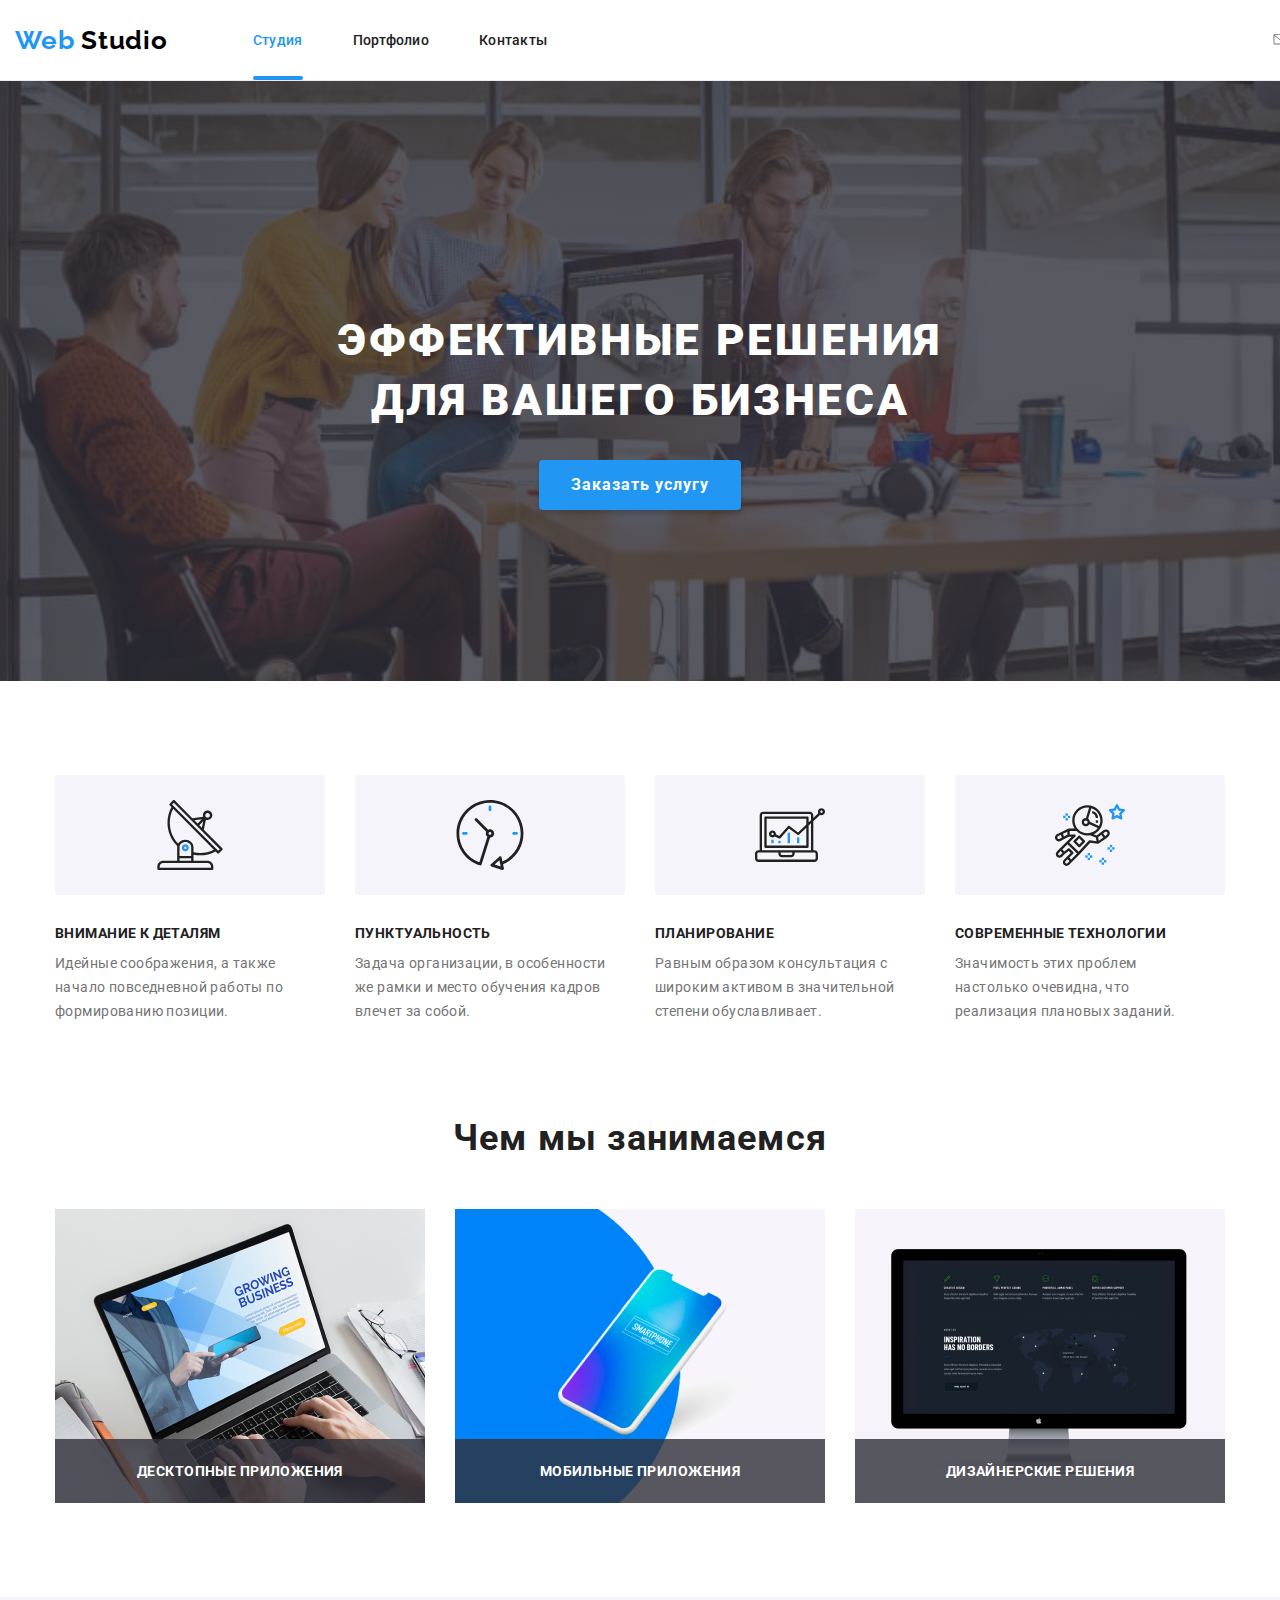
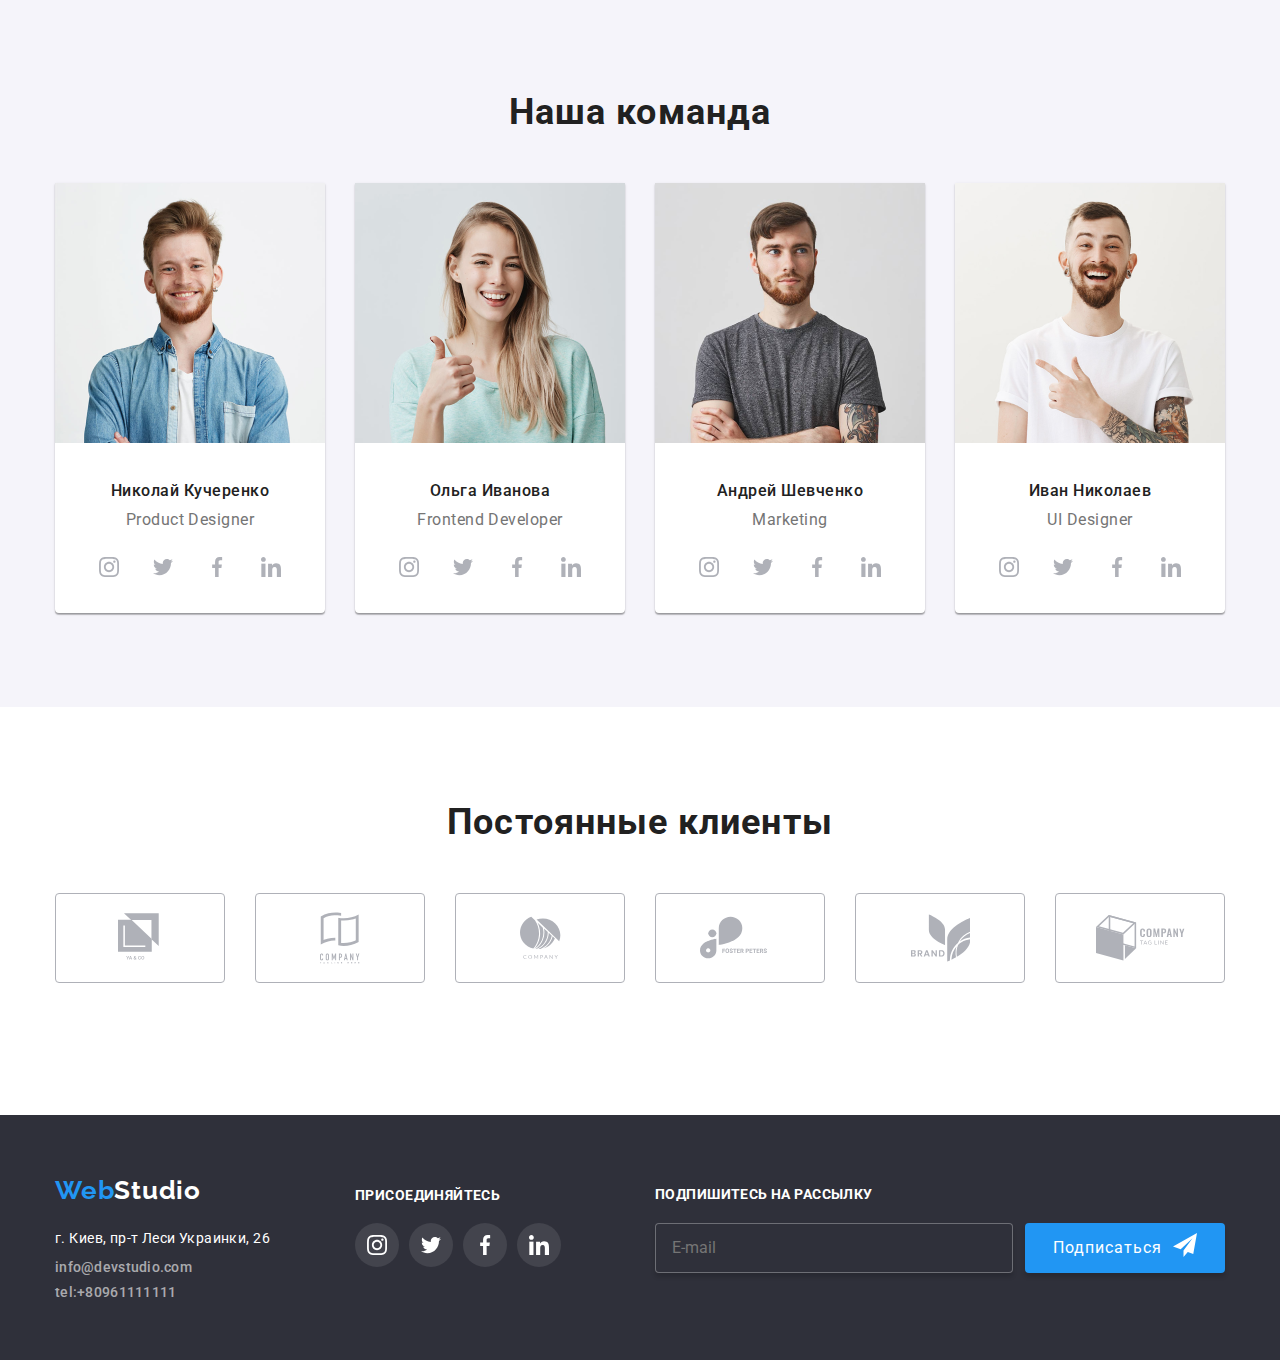
==== index.html @ 814c7ed8 "22" ====
<!DOCTYPE html>
<html lang="en">
<head>
    <meta charset="UTF-8">
    <meta name="viewport" content="width=device-width, initial-scale=1.0">
    <title>goit-markup-hw-2</title>
   

    <link href="https://fonts.googleapis.com/css2?family=Raleway:wght@700&family=Roboto:wght@400;500;700;900&display=swap" rel="stylesheet">

    <link rel="stylesheet" href="https://cdnjs.cloudflare.com/ajax/libs/modern-normalize/0.6.0/modern-normalize.min.css">
    <link rel="stylesheet" href="./css/main.min.css"> 
</head>
<body>
    <header> 
        <div class="container top-line" >
                <div class="">
                      <a href="#" class="logo">Web <span class="logo-header">Studio</span></a> 
                </div>
                    <ul class="nav-list list">
                        <li class="item"><a class="current_link" href="#">Студия</a> </li>
                        <li class="item"><a class="studia_link" href="portfolio.html">Портфолио</a> </li>
                        <li class="item"><a class="studia_link" href="#">Контакты</a> </li>
                    </ul>
                <address class="address-nav">
                    <ul class="address-nav list">
                        <li class="item">
                            <a class="contact-link"  href="mailto:info@devstudio.com ">
                                <svg class="icon-mail">
                                    <use href="./images/sprite.svg#icon-mail"></use>
                                </svg>
                                info@devstudio.com 
                            </a>
                        </li>
                        <li class="item">
                            <a class="contact-link" href="tel:+80961111111 ">
                                <svg class="icon-tel">
                                    <use href="./images/sprite.svg#icon-tel"></use>
                                </svg>
                                +80961111111 
                             </a> 
                        </li>
                    </ul>
                </address>
        </div>    
    </header> 
        
    <main>
        <section class="service">
            <div class="container-service">
                <h1 class="service-title">Эффективные решения <br>для вашего бизнеса</h1>

                <button data-modal-open type="button" class="service_button">Заказать услугу</button>
                
                </div>
            
        </section>
            <section class="features">
                <div class="container">
                    <ul class="features-navigation list">
                        <li class="item">
                            <div class="features-item">
                                <svg class="features-icon">
                                    <use href="./images/sprite.svg#icon-antenna-1"></use>

                                </svg>
                            </div>
                            <h3>Внимание к деталям</h3>
                            <p>Идейные соображения, а также начало повседневной работы по формированию позиции.</p>
                            
                        </li>
                        <li class="item ">
                            <div class="features-item">
                                <svg class="features-icon"> 
                                    <use href="./images/sprite.svg#icon-clock-1"></use>

                                </svg>
                            </div>
                            <h3>Пунктуальность</h3>
                            <p>Задача организации, в особенности же рамки и место обучения кадров влечет за собой.</p>
                        </li>
                        <li class="item">
                            <div class="features-item">
                                <svg class="features-icon">
                                    <use href="./images/sprite.svg#icon-diagram-1"></use> 

                                </svg>
                            </div>
                            <h3>Планирование</h3>
                            <p>Равным образом консультация с широким активом в значительной степени обуславливает.</p>
                            
                        </li>
                        <li class="item">
                            <div class="features-item">
                                <svg class="features-icon">
                                    <use href="./images/sprite.svg#icon-astronaut-1"></use>

                                </svg>
                            </div>
                            <h3>Современные технологии</h3>
                            <p>Значимость этих проблем настолько очевидна, что реализация плановых заданий.</p>
                        </li>
                    </ul>
                </div>
            </section>
           
             <section class="activity_company">
                <div class="container">
                    <h2 class="section-title">Чем мы занимаемся</h2>
                        <ul class="activity-nav list" >
                            <li class="activity-item item">
                                 <a href=""> <img class="activity-icon.png" src="./images/laptop.png" alt="laptop">
                                    <h3>Десктопные приложения </h3>
                                </a>
                            </li>
                            <li class="activity-item item"> 
                                <a href=""> <img src="./images/smart.png" alt="smartphone">
                                    <h3>Мобильные приложения</h3>
                                </a> 
                            </li>
                            <li class="activity-item item"> 
                                <a href=""> <img src="./images/monitor.png" alt="monitor">
                                    <h3>Дизайнерские решения</h3>
                                </a>
                            </li>
                        </ul>
                </div>    
             </section>
             <section class="our_team">
                <div class="container">
                    <h2 class="section-title">Наша команда</h2>
                    <ul class="our_team_workers list">
                        <li class="item item-worker"> 
                            <img src="./images/john.png" alt="John">
                            <h3>Николай Кучеренко</h3>
                            <p>Product Designer</p>
                                <ul class="list social-list">
                                    <li class="item">
                                        <a class="social-links" href="">
                                            <svg class="social-icon">
                                                <use href="./images/sprite.svg#icon-instagram"></use>
            
                                            </svg>
                                        </a>
                                    </li>
                                    <li class="item">
                                        <a class="social-links" href="">
                                            <svg class="social-icon">
                                                <use href="./images/sprite.svg#icon-twitter"></use>
            
                                            </svg>
                                        </a>
                                    </li>
                                    <li class="item">
                                        <a class="social-links" href="">
                                            <svg class="social-icon">
                                                <use href="./images/sprite.svg#icon-facebook"></use>
            
                                            </svg>
                                        </a>
                                    </li>
                                    <li class="item">
                                        <a class="social-links" href="">
                                            <svg class="social-icon">
                                                <use href="./images/sprite.svg#icon-linkedin"></use>
            
                                            </svg>
                                        </a>
                                    </li>
                                </ul>
                        </li>
                        <li class=" item item-worker">
                            <img src="./images/marta.png" alt="marta">
                            <h3>Ольга Иванова</h3>
                            <p>Frontend Developer</p>
                            <ul class="list social-list">
                                <li class="item">
                                    <a class="social-links" href="">
                                        <svg class="social-icon">
                                            <use href="./images/sprite.svg#icon-instagram"></use>
        
                                        </svg>
                                    </a>
                                </li>
                                <li class="item">
                                    <a class="social-links" href="">
                                        <svg class="social-icon">
                                            <use href="./images/sprite.svg#icon-twitter"></use>
        
                                        </svg>
                                    </a>
                                </li>
                                <li class="item">
                                    <a class="social-links" href="">
                                        <svg class="social-icon">
                                            <use href="./images/sprite.svg#icon-facebook"></use>
        
                                        </svg>
                                    </a>
                                </li>
                                <li class="item">
                                    <a class="social-links" href="">
                                        <svg class="social-icon">
                                            <use href="./images/sprite.svg#icon-linkedin"></use>
        
                                        </svg>
                                    </a>
                                </li>
                            </ul>
                        </li>
                        <li class="item item-worker">
                            <img src="./images/robert.png" alt="robert">
                            <h3>Андрей Шевченко</h3>
                            <p>Marketing</p>
                            <ul class="list social-list">
                                <li class="item">
                                    <a class="social-links" href="">
                                        <svg class="social-icon">
                                            <use href="./images/sprite.svg#icon-instagram"></use>
        
                                        </svg>
                                    </a>
                                </li>
                                <li class="item">
                                    <a class="social-links" href="">
                                        <svg class="social-icon">
                                            <use href="./images/sprite.svg#icon-twitter"></use>
        
                                        </svg>
                                    </a>
                                </li>
                                <li class="item">
                                    <a class="social-links" href="">
                                        <svg class="social-icon">
                                            <use href="./images/sprite.svg#icon-facebook"></use>
        
                                        </svg>
                                    </a>
                                </li>
                                <li class="item">
                                    <a class="social-links" href="">
                                        <svg class="social-icon">
                                            <use href="./images/sprite.svg#icon-linkedin"></use>
        
                                        </svg>
                                    </a>
                                </li>
                            </ul>
                        </li>
                        <li class="item item-worker">
                            <img src="./images/martin.png" alt="martin">
                            <h3>Иван Николаев</h3>
                            <p>UI Designer</p>
                            <ul class="list social-list">
                                <li class="item">
                                    <a class="social-links" href="">
                                        <svg class="social-icon">
                                            <use href="./images/sprite.svg#icon-instagram"></use>
        
                                        </svg>
                                    </a>
                                </li>
                                <li class="item">
                                    <a class="social-links" href="">
                                        <svg class="social-icon">
                                            <use href="./images/sprite.svg#icon-twitter"></use>
        
                                        </svg>
                                    </a>
                                </li>
                                <li class="item">
                                    <a class="social-links" href="">
                                        <svg class="social-icon">
                                            <use href="./images/sprite.svg#icon-facebook"></use>
        
                                        </svg>
                                    </a>
                                </li>
                                <li class="item">
                                    <a class="social-links" href="">
                                        <svg class="social-icon">
                                            <use href="./images/sprite.svg#icon-linkedin"></use>
        
                                        </svg>
                                    </a>
                                </li>
                            </ul>
                    </li>
                    
                    </ul>
                </div>    
             </section>
            <section class="our_clients">
                <div class="container">
                    <h2 class="section-title">Постоянные клиенты</h2>
                    <ul class="our_clients_nav list">
                        <li class="item item-client"> 
                            <a class="client-link" href="">
                                <svg class="client-icon" width="45" >
                                    <use href="./images/sprite.svg#icon-logo-1"></use>

                                </svg>
                            </a>  
                        </li>
                        <li class="item item-client"> 
                            <a class="client-link" href="">
                                <svg class="client-icon" width="40">
                                    <use href="./images/sprite.svg#icon-logo-2"></use>

                                </svg>
                            </a>  
                        </li>
                        <li class="item item-client"> 
                            <a class="client-link" href="">
                                <svg class="client-icon" width="41">
                                    <use href="./images/sprite.svg#icon-logo-3"></use>

                                </svg>
                            </a> 
                        </li>
                        <li class="item item-client"> 
                            <a class="client-link" href="">
                                <svg class="client-icon" width="80">
                                    <use href="./images/sprite.svg#icon-logo-4"></use>

                                </svg>
                            </a>  
                        </li>
                        <li class="item item-client"> 
                            <a class="client-link" href="">
                                <svg class="client-icon" width="59">
                                    <use href="./images/sprite.svg#icon-logo-5"></use>

                                </svg>
                            </a>  
                        </li>
                        <li class="item item-client"> 
                            <a class="client-link" href="">
                                <svg class="client-icon" width="89">
                                    <use href="./images/sprite.svg#icon-logo-6"></use>

                                </svg>
                            </a>  
                        </li>
                    </ul>
                </div>
            </section>
        
     </main>
     <footer class="footer_studio"> 
        <div class="container container-flex">
            <div class="contacts_footer">
            <div class="logo-studio-footer">
                <a href="#" class="logo">Web<span class="logo-footer">Studio</span> </a> 
             </div>
                <address>
                    <ul class="address_footer">
                        <li class="item"> <p>г. Киев, пр-т Леси Украинки, 26</p></li>
                        <li class="item"> <a class="contacts_link_footer contact-link" href="mailto:info@devstudio.com ">info@devstudio.com </a></li>
                        <li class="item"> <a class="contacts_link_footer contact-link" href="tel:+80961111111 ">tel:+80961111111  </a> </li>
                    </ul>
                </address>
            </div>
        <div class="footer_social_network "> 
            <p>присоединяйтесь</p>
            <ul class="list footer-social-list">
                <li class="item">
                    <a class="footer-social-links" href="">
                        <svg class="social-icon">
                            <use href="./images/sprite.svg#icon-instagram"></use>

                        </svg>
                    </a>
                </li>
                <li class="item">
                    <a class="footer-social-links" href="">
                        <svg class="social-icon">
                            <use href="./images/sprite.svg#icon-twitter"></use>

                        </svg>
                    </a>
                </li>
                <li class="item">
                    <a class="footer-social-links" href="">
                        <svg class="social-icon">
                            <use href="./images/sprite.svg#icon-facebook"></use>

                        </svg>
                    </a>
                </li>
                <li class="item">
                    <a class="footer-social-links" href="">
                        <svg class="social-icon">
                            <use href="./images/sprite.svg#icon-linkedin"></use>

                        </svg>
                    </a>
                </li>
            </ul>
         </div>
         <form class="form-subscribe">
                <div class="container-field">
                    <b>Подпишитесь на рассылку</b>
                    <input type="email" name="mail" class="subscribe-input" placeholder="E-mail">
                </div>
                <button class="button-subscribe" >Подписаться <svg width="24" height="24"><use href="./images/sprite.svg#icon-icon_send"></use></svg></button>
          </form>   
          
        </div>
       
     </footer>

     <div class="backdrop is-hidden" data-modal>
        <div class="modal">
            
                <form class="form">
                    <button data-modal-close type="button" class="service_button_close">
                        <svg class="icon-close">
                            <use href="./images/sprite.svg#icon-close"></use>
                        </svg>
                    </button>

                    <b class="title-form">Оставьте свои данные, мы вам перезвоним</b>

                    <div class="form-field">
                    
                        <input type="text" name="name" id="name" class="form-input" placeholder=" ">
                        <label for="name" class="form-label">Имя</label>
                        <svg class="icon-form" width="12" height="12">
                            <use href="./images/sprite.svg#icon-name-form"></use>
                        </svg>
                    </div>
                    <div class="form-field">
                        <input type="tel" name="tel" id="tel" class="form-input" placeholder=" ">
                        <label for="tel" class="form-label">Телефон</label>
                        <svg class="icon-form" width="13" height="13">
                            <use href="./images/sprite.svg#icon-tel-form"></use>
                        </svg>
                    </div>
                    <div class="form-field">
                        <input type="email" name="mail" id="mail" class="form-input" placeholder=" ">
                        <label for="mail" class="form-label">Почта</label>
                        <svg class="icon-form" width="15" height="12">
                            <use href="./images/sprite.svg#icon-mail-form"></use>
                        </svg>
                    </div>
                    <div class="form-field-comment">
                       
                        <textarea name="comment" id="comment"  class="form-textarea" placeholder=" "></textarea>  
                        <label for="comment" class="form-label-textarea">Комментарий</label>
                    </div>

                    <div class="form-field-checkbox">
                        <input type="checkbox" id="agreements" name="agreements" class="checkbox-input">

                        <label for="agreements" class="checkbox-label">
                            <span class="form-agreements"> Соглашаюсь с рассылкой и принимаю 
                                <a href="">Условия договора </a>
                            </span>   
                        </label>
                    </div>  
                    <div class="modal-submit">
                        <button type="submit" class="button-modal-submit">Отправить</button>
                    </div>
                </form>
        </div>  
                   
                       

                

            
        </div>
     <script src="./js/modal.js"></script>
</body>
</html>
---- css/main.min.css ----
*{-webkit-box-sizing:border-box;box-sizing:border-box;margin:0px;padding:0px}li{list-style:none}a{text-decoration:none}/*! normalize.css v8.0.1 | MIT License | github.com/necolas/normalize.css */html{line-height:1.15;-webkit-text-size-adjust:100%}body{margin:0}main{display:block}h1{font-size:2em;margin:0.67em 0}hr{-webkit-box-sizing:content-box;box-sizing:content-box;height:0;overflow:visible}pre{font-family:monospace, monospace;font-size:1em}a{background-color:transparent}abbr[title]{border-bottom:none;text-decoration:underline;-webkit-text-decoration:underline dotted;text-decoration:underline dotted}b,strong{font-weight:bolder}code,kbd,samp{font-family:monospace, monospace;font-size:1em}small{font-size:80%}sub,sup{font-size:75%;line-height:0;position:relative;vertical-align:baseline}sub{bottom:-0.25em}sup{top:-0.5em}img{border-style:none}button,input,optgroup,select,textarea{font-family:inherit;font-size:100%;line-height:1.15;margin:0}button,input{overflow:visible}button,select{text-transform:none}button,[type="button"],[type="reset"],[type="submit"]{-webkit-appearance:button}button::-moz-focus-inner,[type="button"]::-moz-focus-inner,[type="reset"]::-moz-focus-inner,[type="submit"]::-moz-focus-inner{border-style:none;padding:0}button:-moz-focusring,[type="button"]:-moz-focusring,[type="reset"]:-moz-focusring,[type="submit"]:-moz-focusring{outline:1px dotted ButtonText}fieldset{padding:0.35em 0.75em 0.625em}legend{-webkit-box-sizing:border-box;box-sizing:border-box;color:inherit;display:table;max-width:100%;padding:0;white-space:normal}progress{vertical-align:baseline}textarea{overflow:auto}[type="checkbox"],[type="radio"]{-webkit-box-sizing:border-box;box-sizing:border-box;padding:0}[type="number"]::-webkit-inner-spin-button,[type="number"]::-webkit-outer-spin-button{height:auto}[type="search"]{-webkit-appearance:textfield;outline-offset:-2px}[type="search"]::-webkit-search-decoration{-webkit-appearance:none}::-webkit-file-upload-button{-webkit-appearance:button;font:inherit}details{display:block}summary{display:list-item}template{display:none}[hidden]{display:none}body{font-family:Roboto, sans-serif;font-size:14px;line-height:1.71;letter-spacing:0.03em;font-weight:400}.container{margin-left:auto;margin-right:auto;width:1200px;padding-left:15px;padding-right:15px}.section-title{margin-bottom:50px;text-align:center;font-weight:700;font-size:36px;line-height:42px;letter-spacing:0.03em;color:#212121}.logo{display:block;color:#2196F3;font-family:"Raleway",sans-serif;font-weight:700;font-size:26px;line-height:31px;letter-spacing:0.03em}.logo .logo-header{color:#000}.logo .logo-footer{color:#fff}.top-line{display:-webkit-box;display:-ms-flexbox;display:flex;-webkit-box-align:center;-ms-flex-align:center;align-items:center;width:1600px;border-bottom:1px solid #ECECEC}.nav-list{margin-left:85px;display:-webkit-box;display:-ms-flexbox;display:flex}.nav-list .item+.item{margin-left:50px}.address-nav{display:-webkit-box;display:-ms-flexbox;display:flex;margin-left:auto}.address-nav .item+.item{margin-left:30px}.studia_link{padding-top:32px;padding-bottom:32px;display:inline-block;font-weight:500;font-size:14px;line-height:16px;letter-spacing:0.02em;color:#212121;-webkit-transition:color 250ms cubic-bezier(0.4, 0, 0.2, 1);transition:color 250ms cubic-bezier(0.4, 0, 0.2, 1)}.studia_link:focus,.studia_link:hover{color:#2196F3}.current_link{position:relative;display:inline-block;color:#2196F3;padding-top:32px;padding-bottom:32px;font-weight:500;font-size:14px;line-height:16px;letter-spacing:0.02em}.current_link::after{content:'';position:absolute;left:0;width:100%;background-color:#2196F3;border-radius:2px;height:4px;bottom:0px}.contact-link{display:-webkit-box;display:-ms-flexbox;display:flex;-webkit-box-align:center;-ms-flex-align:center;align-items:center;font-style:normal;font-weight:500;font-size:14px;line-height:16px;letter-spacing:0.02em;color:#757575;-webkit-transition:color 250ms cubic-bezier(0.4, 0, 0.2, 1);transition:color 250ms cubic-bezier(0.4, 0, 0.2, 1)}.contact-link:focus,.contact-link:hover{color:#2196F3}.icon-mail{margin-right:10px;width:16px;height:11.2px;fill:currentColor}.icon-tel{margin-right:10px;width:10px;height:15px;fill:currentColor}.service{max-width:1600px;text-align:center;height:600px;margin-left:auto;margin-right:auto;background-image:-webkit-gradient(linear, left top, right top, from(rgba(47,48,58,0.8)), to(rgba(47,48,58,0.8))),url("../images/serv.jpg");background-image:linear-gradient(to right, rgba(47,48,58,0.8), rgba(47,48,58,0.8)),url("../images/serv.jpg");background-repeat:no-repeat;background-size:cover;background-position:center;background-color:rgba(47,48,58,0.8)}.container-service{padding-top:200px;padding-bottom:200px}.service-title{font-weight:900;font-size:44px;line-height:60px;letter-spacing:0.06em;text-transform:uppercase;color:#FFFFFF;margin-bottom:30px}.service_button{border:0px;padding:10px 32px 10px 32px;display:inline-block;background:#2196F3;-webkit-box-shadow:0px 4px 4px rgba(0,0,0,0.15);box-shadow:0px 4px 4px rgba(0,0,0,0.15);border-radius:4px;font-weight:bold;font-size:16px;line-height:30px;-webkit-box-align:center;-ms-flex-align:center;align-items:center;letter-spacing:0.06em;color:#fff;cursor:pointer}.backdrop{position:fixed;top:0;left:0;background-color:rgba(33,33,33,0.2);height:100%;width:100%;z-index:1;opacity:1;-webkit-transition:opacity 250ms cubic-bezier(0.4, 0, 0.2, 1);transition:opacity 250ms cubic-bezier(0.4, 0, 0.2, 1)}.backdrop.is-hidden{visibility:hidden;opacity:0;pointer-events:none}.modal{position:absolute;top:50%;left:50%;-webkit-transform:translate(-50%, -50%);transform:translate(-50%, -50%);height:609px;width:450px;background-color:#fff}.form{width:370px;margin-left:auto;margin-right:auto;padding-top:40px}.form-field{position:relative;height:40px;display:-webkit-box;display:-ms-flexbox;display:flex;-webkit-box-orient:vertical;-webkit-box-direction:normal;-ms-flex-direction:column;flex-direction:column;margin-bottom:28px}.form-field-comment{position:relative;display:-webkit-box;display:-ms-flexbox;display:flex;-webkit-box-orient:vertical;-webkit-box-direction:normal;-ms-flex-direction:column;flex-direction:column;margin-bottom:20px}.form-textarea{padding:12px 19px;height:120px;width:100%;margin:0;resize:none;border:1px solid rgba(33,33,33,0.2);border-radius:4px;-webkit-transition:border 250ms cubic-bezier(0.4, 0, 0.2, 1);transition:border 250ms cubic-bezier(0.4, 0, 0.2, 1)}.form-textarea:focus{outline-color:#2196F3;cursor:pointer}.form-label-textarea{position:absolute;top:16px;left:16px;-webkit-transform:translateY(-50%);transform:translateY(-50%);font-size:14px;line-height:16px;letter-spacing:0.01em;color:#757575;-webkit-transition:color 250ms cubic-bezier(0.4, 0, 0.2, 1),-webkit-transform 250ms linear;transition:color 250ms cubic-bezier(0.4, 0, 0.2, 1),-webkit-transform 250ms linear;transition:transform 250ms linear,color 250ms cubic-bezier(0.4, 0, 0.2, 1);transition:transform 250ms linear,color 250ms cubic-bezier(0.4, 0, 0.2, 1),-webkit-transform 250ms linear}.form-textarea:focus+.form-label-textarea,.form-textarea:not(:placeholder-shown)+.form-label-textarea{color:#2196F3;-webkit-transform:translateY(-34px);transform:translateY(-34px);left:19px}.title-form{display:inline-block;font-weight:700;font-size:20px;line-height:23px;text-align:center;letter-spacing:0.03em;color:#212121;margin-bottom:30px}.service_button_close{display:-webkit-box;display:-ms-flexbox;display:flex;-webkit-box-pack:center;-ms-flex-pack:center;justify-content:center;-webkit-box-align:center;-ms-flex-align:center;align-items:center;position:absolute;top:8px;right:8px;width:30px;height:30px;background:#fff;border:1px solid rgba(0,0,0,0.1);border-radius:100%;cursor:pointer;-webkit-transition:color 250ms cubic-bezier(0.4, 0, 0.2, 1);transition:color 250ms cubic-bezier(0.4, 0, 0.2, 1)}.service_button_close:focus,.service_button_close:hover{color:#2196F3}.service_button_close .icon-close{width:11px;height:11px;fill:currentColor}.service_button_close .form-label{position:absolute;top:50%;left:42px;-webkit-transform:translateY(-50%);transform:translateY(-50%);font-size:14px;line-height:16px;letter-spacing:0.01em;color:#757575;-webkit-transition:color 250ms cubic-bezier(0.4, 0, 0.2, 1),-webkit-transform 250ms linear;transition:color 250ms cubic-bezier(0.4, 0, 0.2, 1),-webkit-transform 250ms linear;transition:transform 250ms linear,color 250ms cubic-bezier(0.4, 0, 0.2, 1);transition:transform 250ms linear,color 250ms cubic-bezier(0.4, 0, 0.2, 1),-webkit-transform 250ms linear}.service_button_close .form-input{padding:12px 42px;height:40px;width:100%;margin:0;border:1px solid rgba(33,33,33,0.2);border-radius:4px;-webkit-transition:border 250ms cubic-bezier(0.4, 0, 0.2, 1);transition:border 250ms cubic-bezier(0.4, 0, 0.2, 1)}.service_button_close .form-input:focus{outline-color:#2196F3;cursor:pointer}.service_button_close .form-input:focus:focus ~ .icon-form{fill:#2196F3}.service_button_close .form-input:focus+.form-label,.service_button_close .form-input:not(:placeholder-shown)+.form-label{color:#2196F3;-webkit-transform:translateY(-39px);transform:translateY(-39px);left:19px}.service_button_close .icon-form{position:absolute;top:50%;left:19px;-webkit-transform:translateY(-50%);transform:translateY(-50%)}.service_button_close .form-agreements{font-size:12px;line-height:14px;letter-spacing:0.03em;color:#757575;margin-left:23px}.service_button_close .form-agreements a{color:#2196F3;margin-left:3px}.service_button_close .form-field-checkbox{display:-webkit-inline-box;display:-ms-inline-flexbox;display:inline-flex;-webkit-box-align:center;-ms-flex-align:center;align-items:center;position:relative}.service_button_close .checkbox-label{display:-webkit-box;display:-ms-flexbox;display:flex;-webkit-box-align:center;-ms-flex-align:center;align-items:center}.service_button_close .checkbox-label::before{content:"";display:-webkit-box;display:-ms-flexbox;display:flex;position:absolute;width:16px;height:15px;border:2px solid #212121;border-radius:2px;-webkit-transition:250ms cubic-bezier(0.4, 0, 0.2, 1);transition:250ms cubic-bezier(0.4, 0, 0.2, 1)}.service_button_close .checkbox-input:checked+.checkbox-label::before{border-color:#2196F3;background-color:#2196F3;background-image:url(../images/icon-check.svg);background-repeat:no-repeat;background-position:center;background-size:contain;background-origin:border-box}.service_button_close .checkbox-input{position:absolute;-webkit-appearance:none;-moz-appearance:none;appearance:none}.service_button_close .button-modal-submit{width:200px;height:50px;border:none;font-weight:700;font-size:16px;line-height:1.87;text-align:center;letter-spacing:0.06em;color:#fff;background:#2196F3;-webkit-box-shadow:0px 4px 4px rgba(0,0,0,0.15);box-shadow:0px 4px 4px rgba(0,0,0,0.15);border-radius:4px;cursor:pointer}.service_button_close .modal-submit{display:-webkit-box;display:-ms-flexbox;display:flex;-webkit-box-align:center;-ms-flex-align:center;align-items:center;-webkit-box-pack:center;-ms-flex-pack:center;justify-content:center;padding-top:31px}.features{padding-top:94px}.features-navigation{display:-webkit-box;display:-ms-flexbox;display:flex;margin-bottom:94px}.features-navigation .item+.item{margin-left:30px}.features-navigation h3{padding-top:30px;margin-bottom:10px;font-weight:700;font-size:14px;line-height:16px;letter-spacing:0.03em;text-transform:uppercase;color:#212121}.features-navigation p{font-size:14px;line-height:24px;letter-spacing:0.03em;color:#757575;max-width:255px}.features-item{display:-webkit-inline-box;display:-ms-inline-flexbox;display:inline-flex;-webkit-box-pack:center;-ms-flex-pack:center;justify-content:center;width:270px;height:120px;background-color:#F5F4FA;border-radius:4px;-webkit-box-align:center;-ms-flex-align:center;align-items:center}.features-icon{width:70px;height:70px}.activity_company{padding-bottom:94px}.activity-item{width:370px;position:relative}.activity-nav{display:-webkit-box;display:-ms-flexbox;display:flex}.activity-nav .item+.item{margin-left:30px}.activity-nav a{text-transform:uppercase}.activity-nav h3{position:absolute;bottom:0;width:100%;padding:24px 15px;text-align:center;font-weight:700;font-size:14px;line-height:16px;letter-spacing:0.03em;background:rgba(47,48,58,0.8);color:#fff}.activity-nav img{display:block;max-width:100%;height:100%}.our_team{padding-top:94px;padding-bottom:94px;background:#F5F4FA;margin-left:auto;margin-right:auto}.our_team h3{padding-top:30px;margin-bottom:10px;font-weight:500;font-size:16px;line-height:19px;text-align:center;letter-spacing:0.03em;color:#212121}.our_team p{padding-bottom:16px;font-size:16px;line-height:19px;text-align:center;letter-spacing:0.03em;color:#757575}.our_team_workers{display:-webkit-box;display:-ms-flexbox;display:flex}.our_team_workers .item+.item{margin-left:30px}.item-worker{display:block;width:270px;background:#fff;-webkit-box-shadow:0px 2px 1px rgba(0,0,0,0.2),0px 1px 1px rgba(0,0,0,0.14),0px 1px 3px rgba(0,0,0,0.12);box-shadow:0px 2px 1px rgba(0,0,0,0.2),0px 1px 1px rgba(0,0,0,0.14),0px 1px 3px rgba(0,0,0,0.12);border-radius:0px 0px 4px 4px}.social-list{display:-webkit-box;display:-ms-flexbox;display:flex;padding-left:32px;padding-bottom:24px}.social-list .item+.item{margin-left:10px}.social-links{display:-webkit-inline-box;display:-ms-inline-flexbox;display:inline-flex;-webkit-box-pack:center;-ms-flex-pack:center;justify-content:center;-webkit-box-align:center;-ms-flex-align:center;align-items:center;width:44px;height:44px;border-radius:50%;background-color:#fff;color:#afb1b8;-webkit-transition:background-color 250ms cubic-bezier(0.4, 0, 0.2, 1) color 250ms cubic-bezier(0.4, 0, 0.2, 1);transition:background-color 250ms cubic-bezier(0.4, 0, 0.2, 1) color 250ms cubic-bezier(0.4, 0, 0.2, 1)}.social-links:focus,.social-links:hover{color:#fff;background-color:#2196F3}.footer-social-links{display:-webkit-inline-box;display:-ms-inline-flexbox;display:inline-flex;-webkit-box-pack:center;-ms-flex-pack:center;justify-content:center;-webkit-box-align:center;-ms-flex-align:center;align-items:center;width:44px;height:44px;border-radius:50%;color:#fff;background-color:#43444D;-webkit-transition:background-color 250ms cubic-bezier(0.4, 0, 0.2, 1),color 250ms cubic-bezier(0.4, 0, 0.2, 1);transition:background-color 250ms cubic-bezier(0.4, 0, 0.2, 1),color 250ms cubic-bezier(0.4, 0, 0.2, 1)}.footer-social-links .item+.item{margin-left:10px}.footer-social-links:focus,.footer-social-links:hover{color:#fff;background-color:#2196F3}.social-icon{width:20px;height:20px;fill:currentColor}.our_clients{padding-top:94px;padding-bottom:94px}.our_clients_nav{display:-webkit-box;display:-ms-flexbox;display:flex;-webkit-box-pack:center;-ms-flex-pack:center;justify-content:center}.our_clients_nav .item+.item{margin-left:30px}.client-link{display:-webkit-inline-box;display:-ms-inline-flexbox;display:inline-flex;-webkit-box-pack:center;-ms-flex-pack:center;justify-content:center;-webkit-box-align:center;-ms-flex-align:center;align-items:center;border:1px solid #AFB1B8;border-radius:4px;width:170px;height:90px;color:#afb1b8;-webkit-transition:color 250ms cubic-bezier(0.4, 0, 0.2, 1),border 250ms cubic-bezier(0.4, 0, 0.2, 1);transition:color 250ms cubic-bezier(0.4, 0, 0.2, 1),border 250ms cubic-bezier(0.4, 0, 0.2, 1)}.client-link:focus,.client-link:hover{color:#2196F3;border:1px solid #2196F3;border-radius:4px}.client-icon{fill:currentColor}.footer_studio{margin-left:auto;margin-right:auto;background:#2F303A}.container-flex{display:-webkit-box;display:-ms-flexbox;display:flex}.contacts_footer{width:231px;padding-top:60px;padding-bottom:60px}.logo-studio-footer{margin-bottom:20px}.address_footer{font-style:normal;font-size:14px;line-height:24px;letter-spacing:0.03em;color:#fff}.address_footer .item+.item{margin-top:9px}.address_footer a{color:rgba(255,255,255,0.6)}.footer_social_network{width:206px;color:#fff;margin-left:69px;padding-top:72px}.footer_social_network p{font-weight:bold;font-size:14px;line-height:16px;letter-spacing:0.03em;text-transform:uppercase;margin-bottom:20px}.footer-social-list{display:-webkit-box;display:-ms-flexbox;display:flex;-webkit-box-align:center;-ms-flex-align:center;align-items:center}.footer-social-list .item+.item{margin-left:10px}.form-subscribe{display:-webkit-box;display:-ms-flexbox;display:flex;margin-left:94px;padding-top:72px}.container-field{display:-webkit-box;display:-ms-flexbox;display:flex;-webkit-box-orient:vertical;-webkit-box-direction:normal;-ms-flex-direction:column;flex-direction:column}.container-field b{margin-bottom:20px;font-weight:700;font-size:14px;line-height:1.14;text-transform:uppercase;color:#fff}.subscribe-input{width:358px;height:50px;border:1px solid rgba(255,255,255,0.3);-webkit-box-shadow:0px 4px 4px rgba(0,0,0,0.15);box-shadow:0px 4px 4px rgba(0,0,0,0.15);border-radius:4px;background-color:#2F303A}.subscribe-input[placeholder]{font-size:16px;line-height:1.87;color:rgba(255,255,255,0.6);padding-left:16px}.button-subscribe{margin-top:36px;margin-left:12px;padding:10px 28px;width:200px;height:50px;border:none;border-radius:4px;display:-webkit-box;display:-ms-flexbox;display:flex;-webkit-box-pack:justify;-ms-flex-pack:justify;justify-content:space-between;font-size:16px;line-height:1.87;letter-spacing:0.06em;color:#fff;-webkit-box-shadow:0px 4px 4px rgba(0,0,0,0.15);box-shadow:0px 4px 4px rgba(0,0,0,0.15);background-color:#2196F3;cursor:pointer}.content_projects{padding-top:94px;padding-bottom:94px}.portfolio_projects{display:-webkit-box;display:-ms-flexbox;display:flex;-ms-flex-wrap:wrap;flex-wrap:wrap}.portfolio_projects h1{padding-left:24px;padding-right:24px;padding-top:20px;font-weight:bold;font-size:18px;line-height:36px;letter-spacing:0.06em;color:#000}.portfolio_projects .name-filtre{display:block;padding-left:24px;padding-right:24px;padding-top:4px;padding-bottom:20px;font-size:16px;line-height:30px;letter-spacing:0.03em;color:#757575}.portfolio-img{position:relative;overflow:hidden}.portfolio-img-krak{position:absolute;display:inline-block;top:0;width:100%;height:100%;font-family:Roboto;padding:63px 24px;background-color:rgba(33,150,243,0.9);color:#fff;font-size:18px;line-height:28px;letter-spacing:0.03em;-webkit-transform:translateY(100%);transform:translateY(100%);opacity:0;-webkit-transition:opacity 250ms cubic-bezier(0.4, 0, 0.2, 1),-webkit-transform 250ms cubic-bezier(0.4, 0, 0.2, 1);transition:opacity 250ms cubic-bezier(0.4, 0, 0.2, 1),-webkit-transform 250ms cubic-bezier(0.4, 0, 0.2, 1);transition:transform 250ms cubic-bezier(0.4, 0, 0.2, 1),opacity 250ms cubic-bezier(0.4, 0, 0.2, 1);transition:transform 250ms cubic-bezier(0.4, 0, 0.2, 1),opacity 250ms cubic-bezier(0.4, 0, 0.2, 1),-webkit-transform 250ms cubic-bezier(0.4, 0, 0.2, 1)}.portfolio-img-krak .link-portfolio:focus,.link-portfolio:hover .portfolio-img-krak{-webkit-transform:translateY(0);transform:translateY(0);opacity:1}.link-portfolio:focus,.link-portfolio:hover{display:block;border:0px solid #EEEEEE;-webkit-box-sizing:border-box;box-sizing:border-box;-webkit-box-shadow:1px 4px 6px rgba(0,0,0,0.16),0px 4px 4px rgba(0,0,0,0.06),0px 1px 1px rgba(0,0,0,0.12);box-shadow:1px 4px 6px rgba(0,0,0,0.16),0px 4px 4px rgba(0,0,0,0.06),0px 1px 1px rgba(0,0,0,0.12)}.flex-item{width:calc((100% - 60px) / 3);margin-right:30px;margin-bottom:30px;border:1px solid #EEEEEE}.flex-item:nth-child(3n){margin-right:0px}.flex-item:nth-last-child(-n+3){margin-bottom:0px}.filtres_portfolio{-webkit-box-pack:center;-ms-flex-pack:center;justify-content:center;display:-webkit-box;display:-ms-flexbox;display:flex;-webkit-box-align:center;-ms-flex-align:center;align-items:center;margin-bottom:50px}.filtres_portfolio .item+.item{margin-left:8px}.filtres_portfolio_button{padding:6px 22px;font-weight:500;font-size:16px;line-height:26px;text-align:center;letter-spacing:0.03em;color:#212121;background:#F5F4FA;border-radius:4px;border:0px;-webkit-transition:background-color 250ms cubic-bezier(0.4, 0, 0.2, 1),color 250ms cubic-bezier(0.4, 0, 0.2, 1);transition:background-color 250ms cubic-bezier(0.4, 0, 0.2, 1),color 250ms cubic-bezier(0.4, 0, 0.2, 1)}.filtres_portfolio_button:hover,.filtres_portfolio_button:focus{font-weight:500;font-size:16px;line-height:26px;text-align:center;letter-spacing:0.03em;color:#fff;background-color:#2196F3;border-radius:4px;border:0px;cursor:pointer;-webkit-box-shadow:0px 2px 2px rgba(0,0,0,0.12),0px 1px 2px rgba(0,0,0,0.08),0px 3px 1px rgba(0,0,0,0.1);box-shadow:0px 2px 2px rgba(0,0,0,0.12),0px 1px 2px rgba(0,0,0,0.08),0px 3px 1px rgba(0,0,0,0.1)}
/*# sourceMappingURL=main.min.css.map */
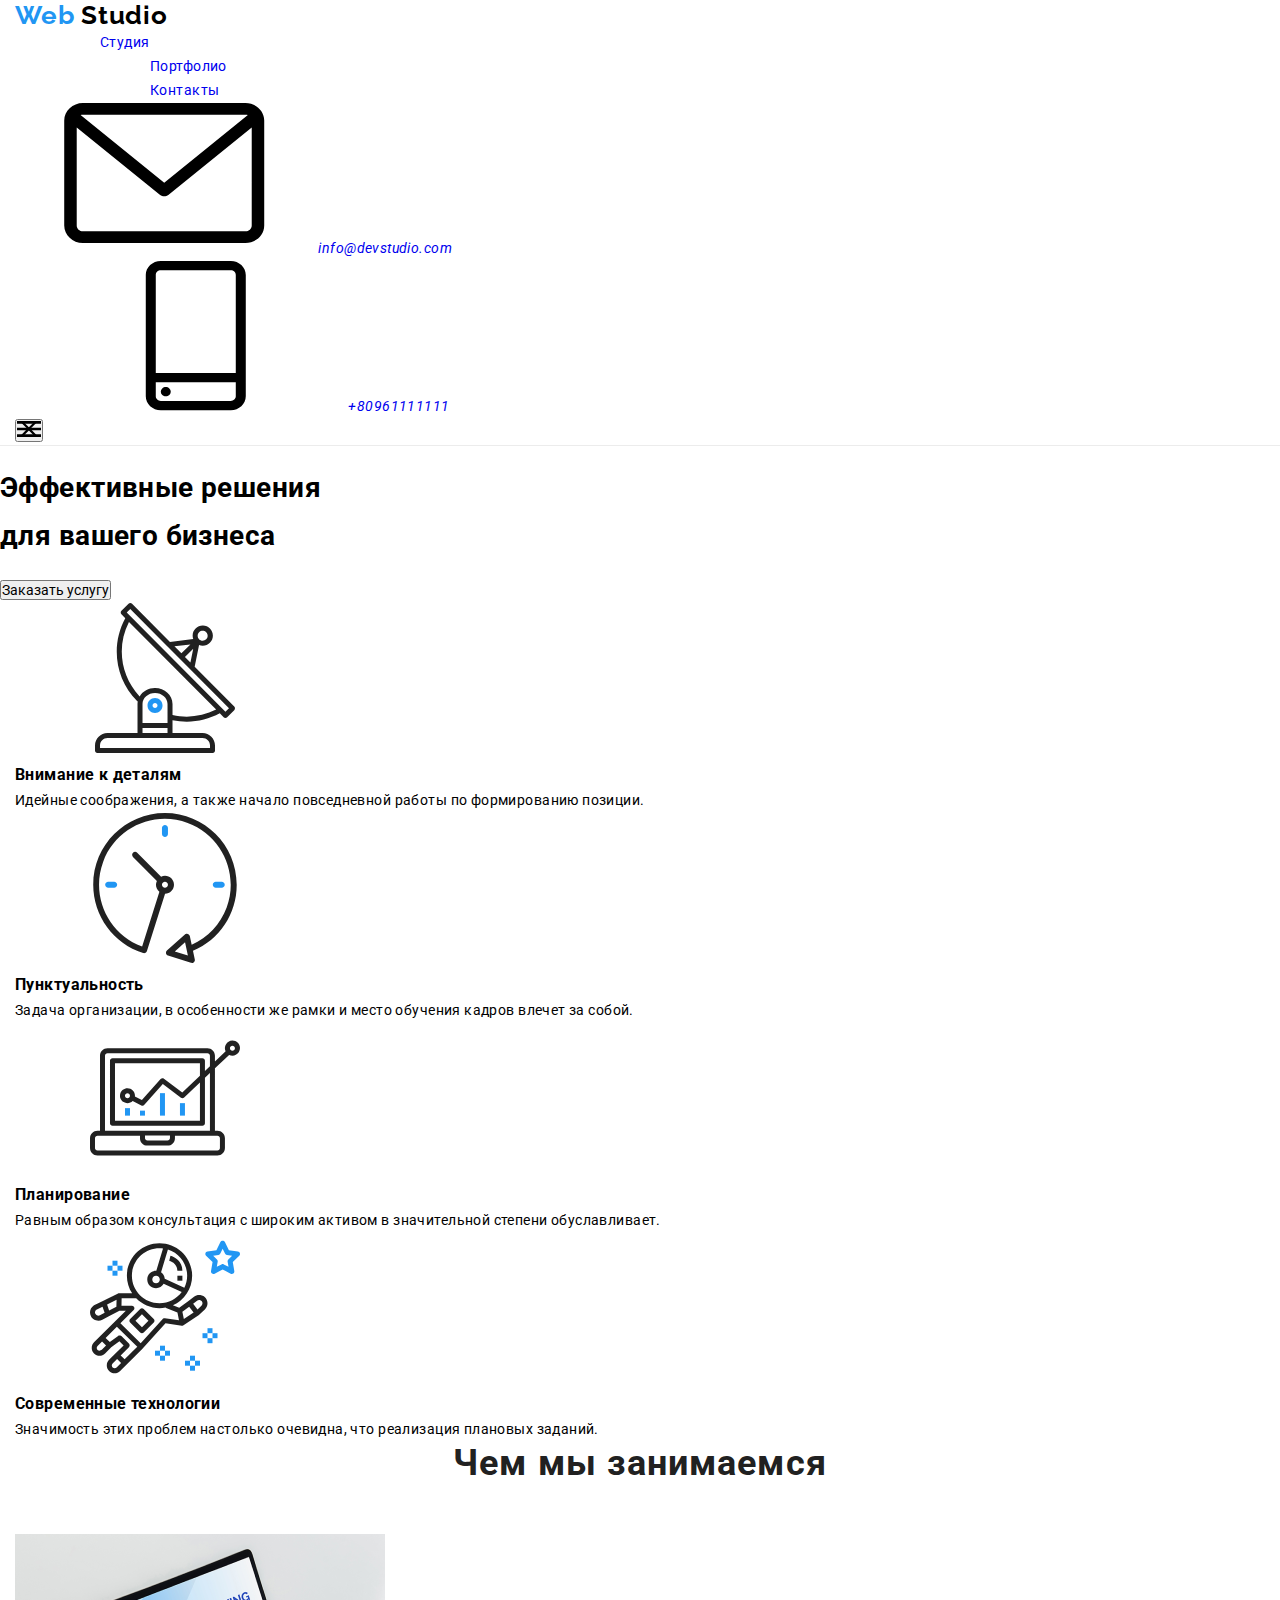
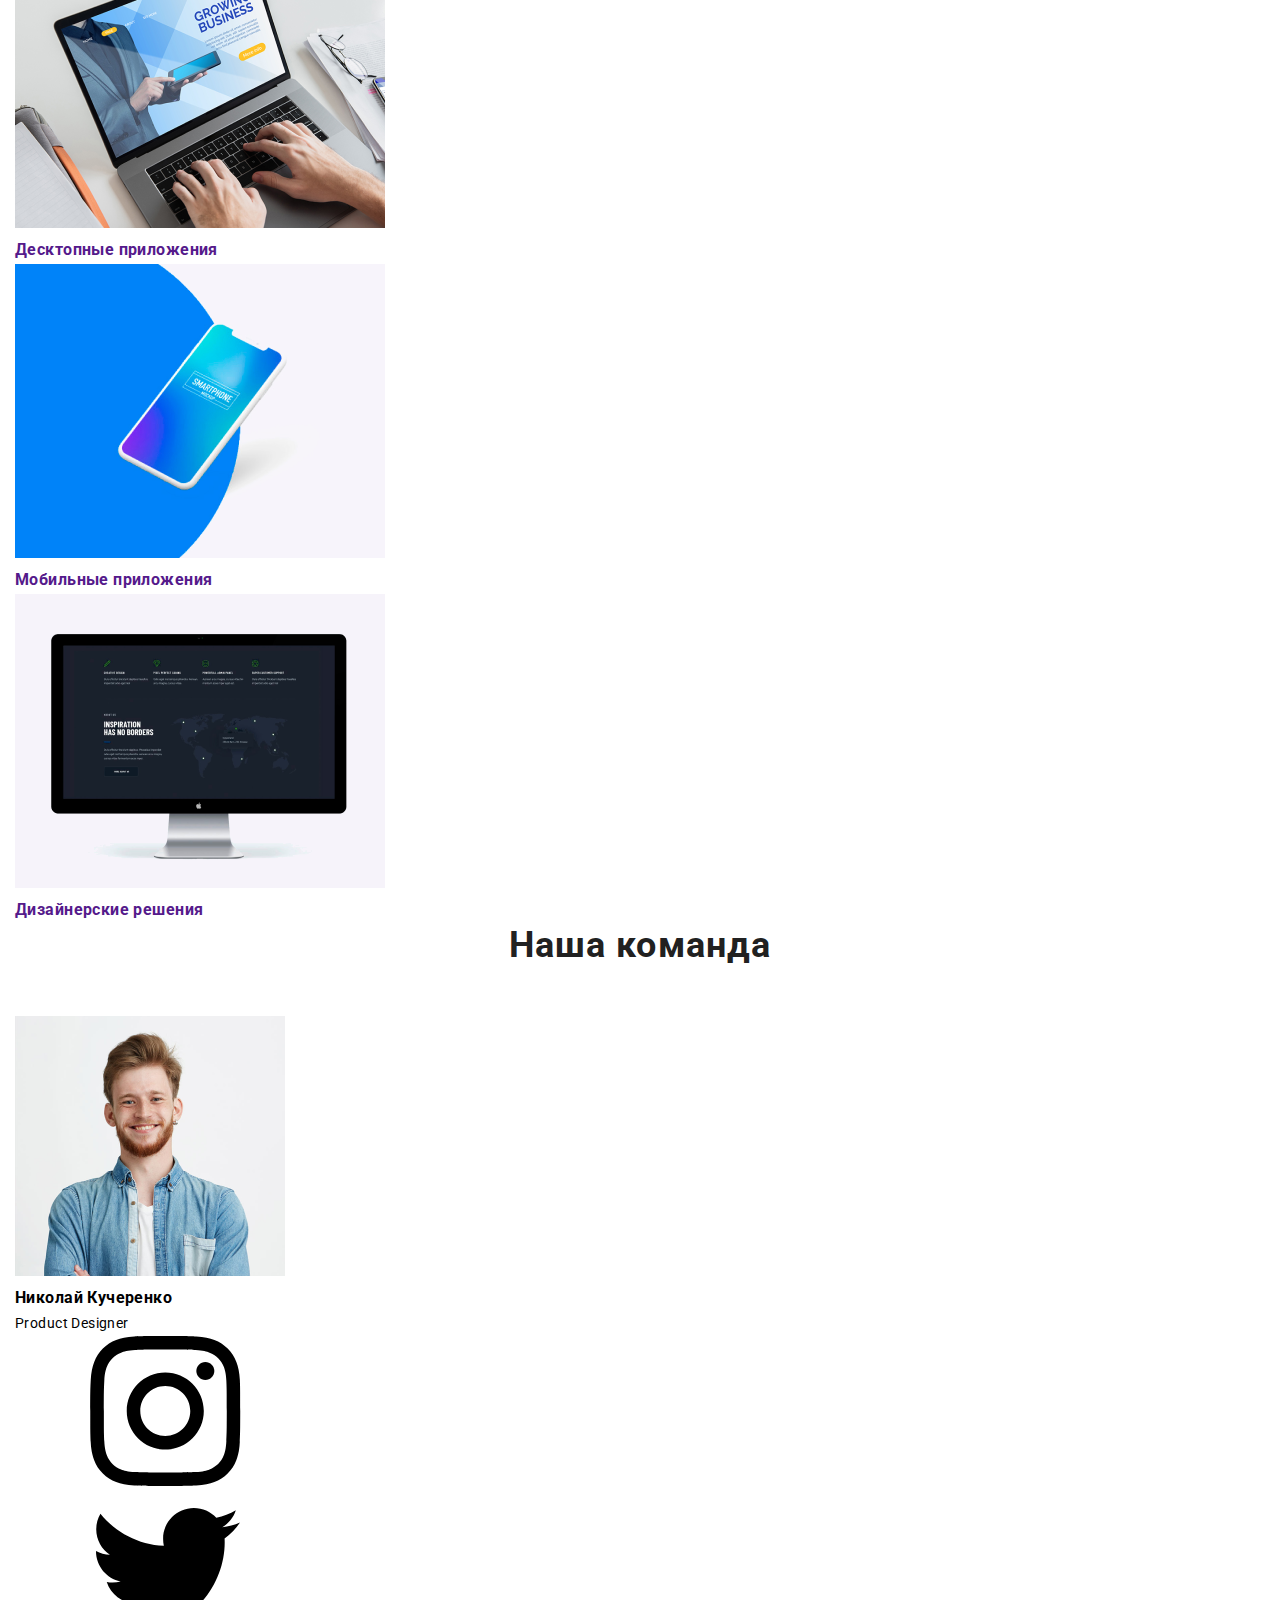
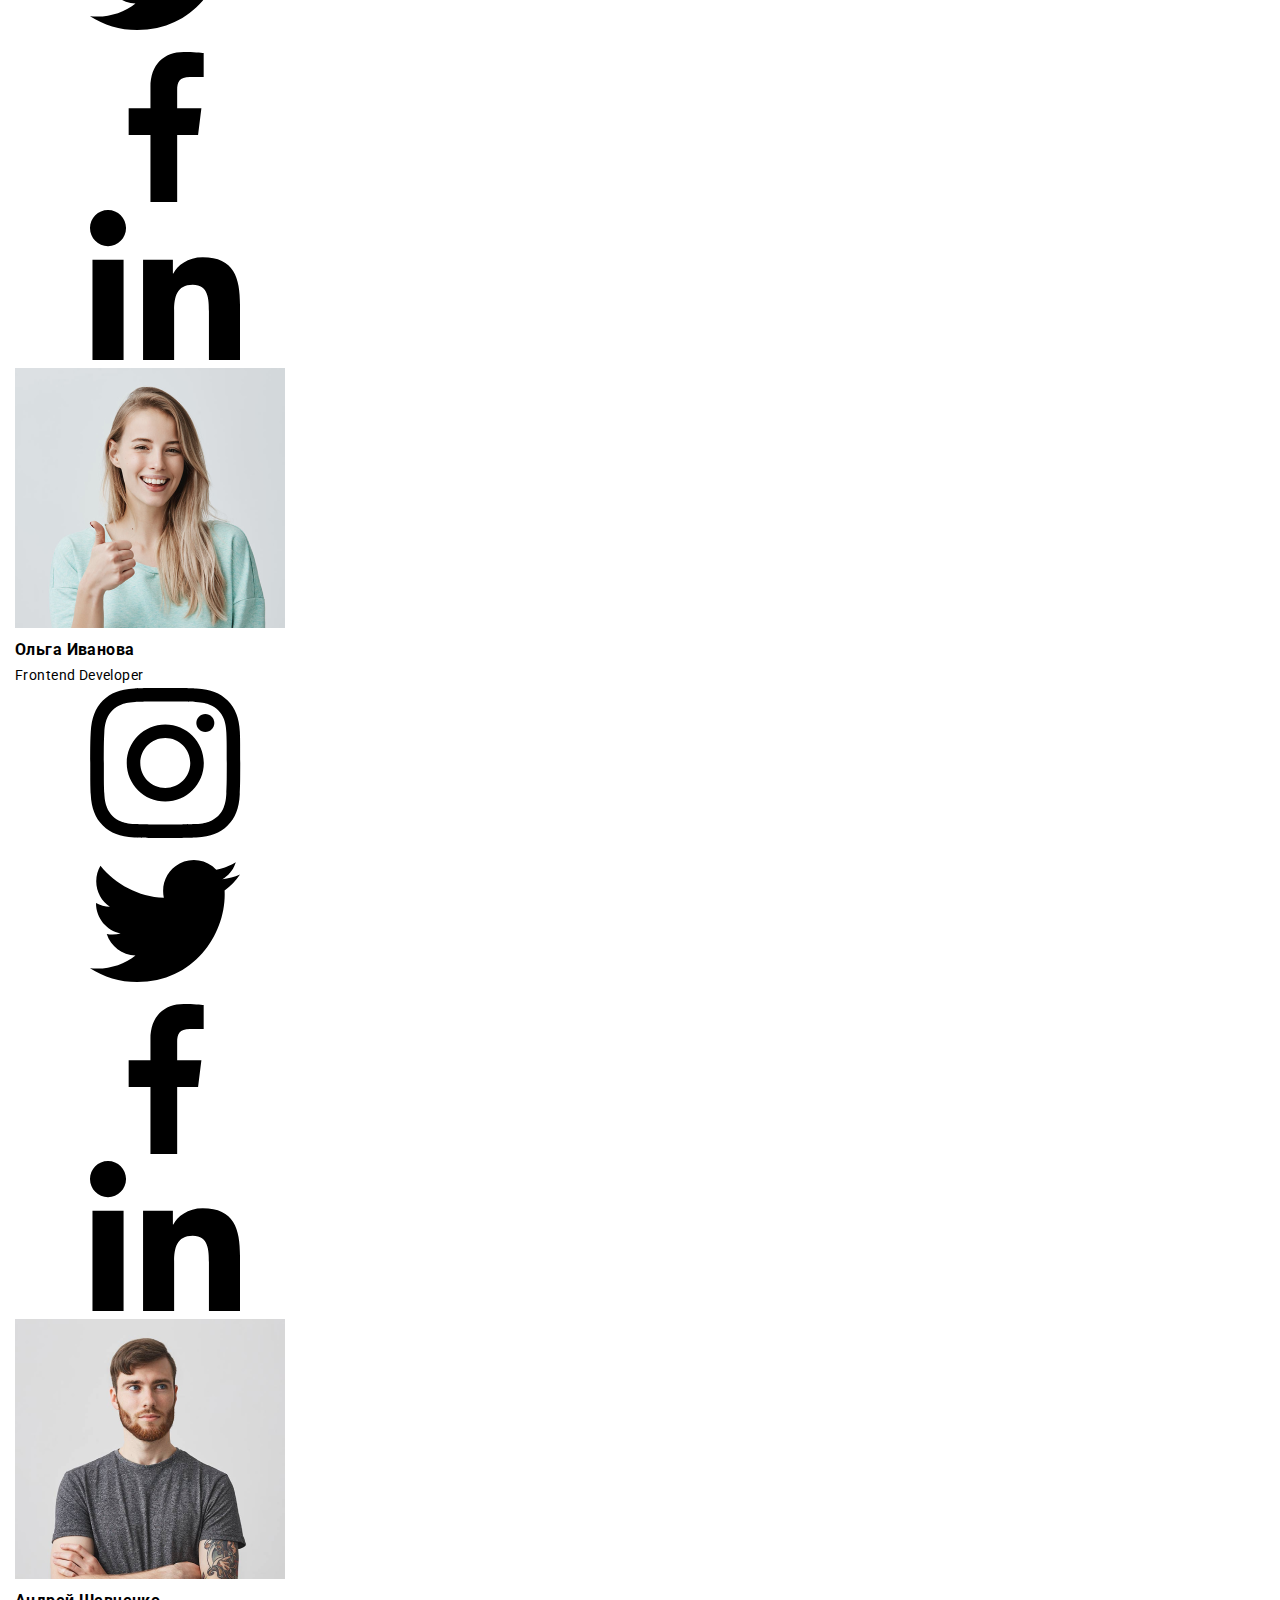
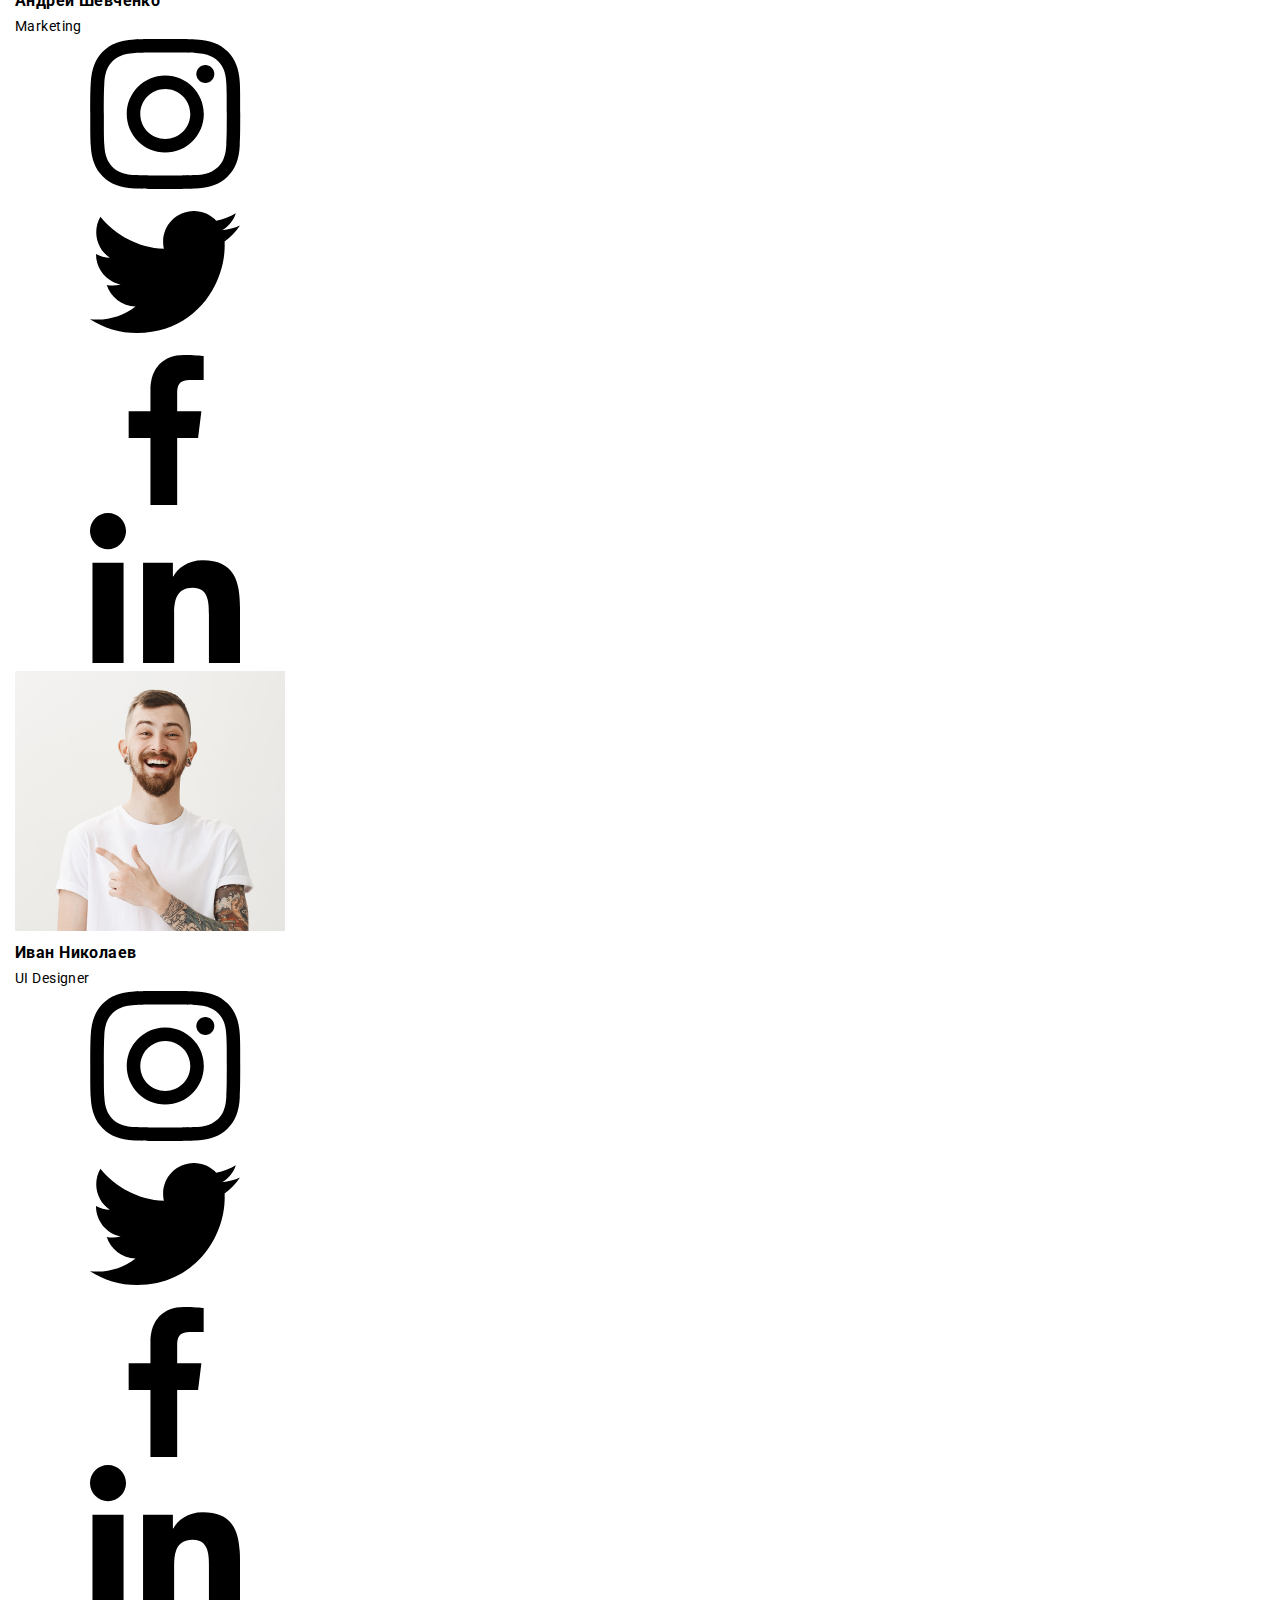
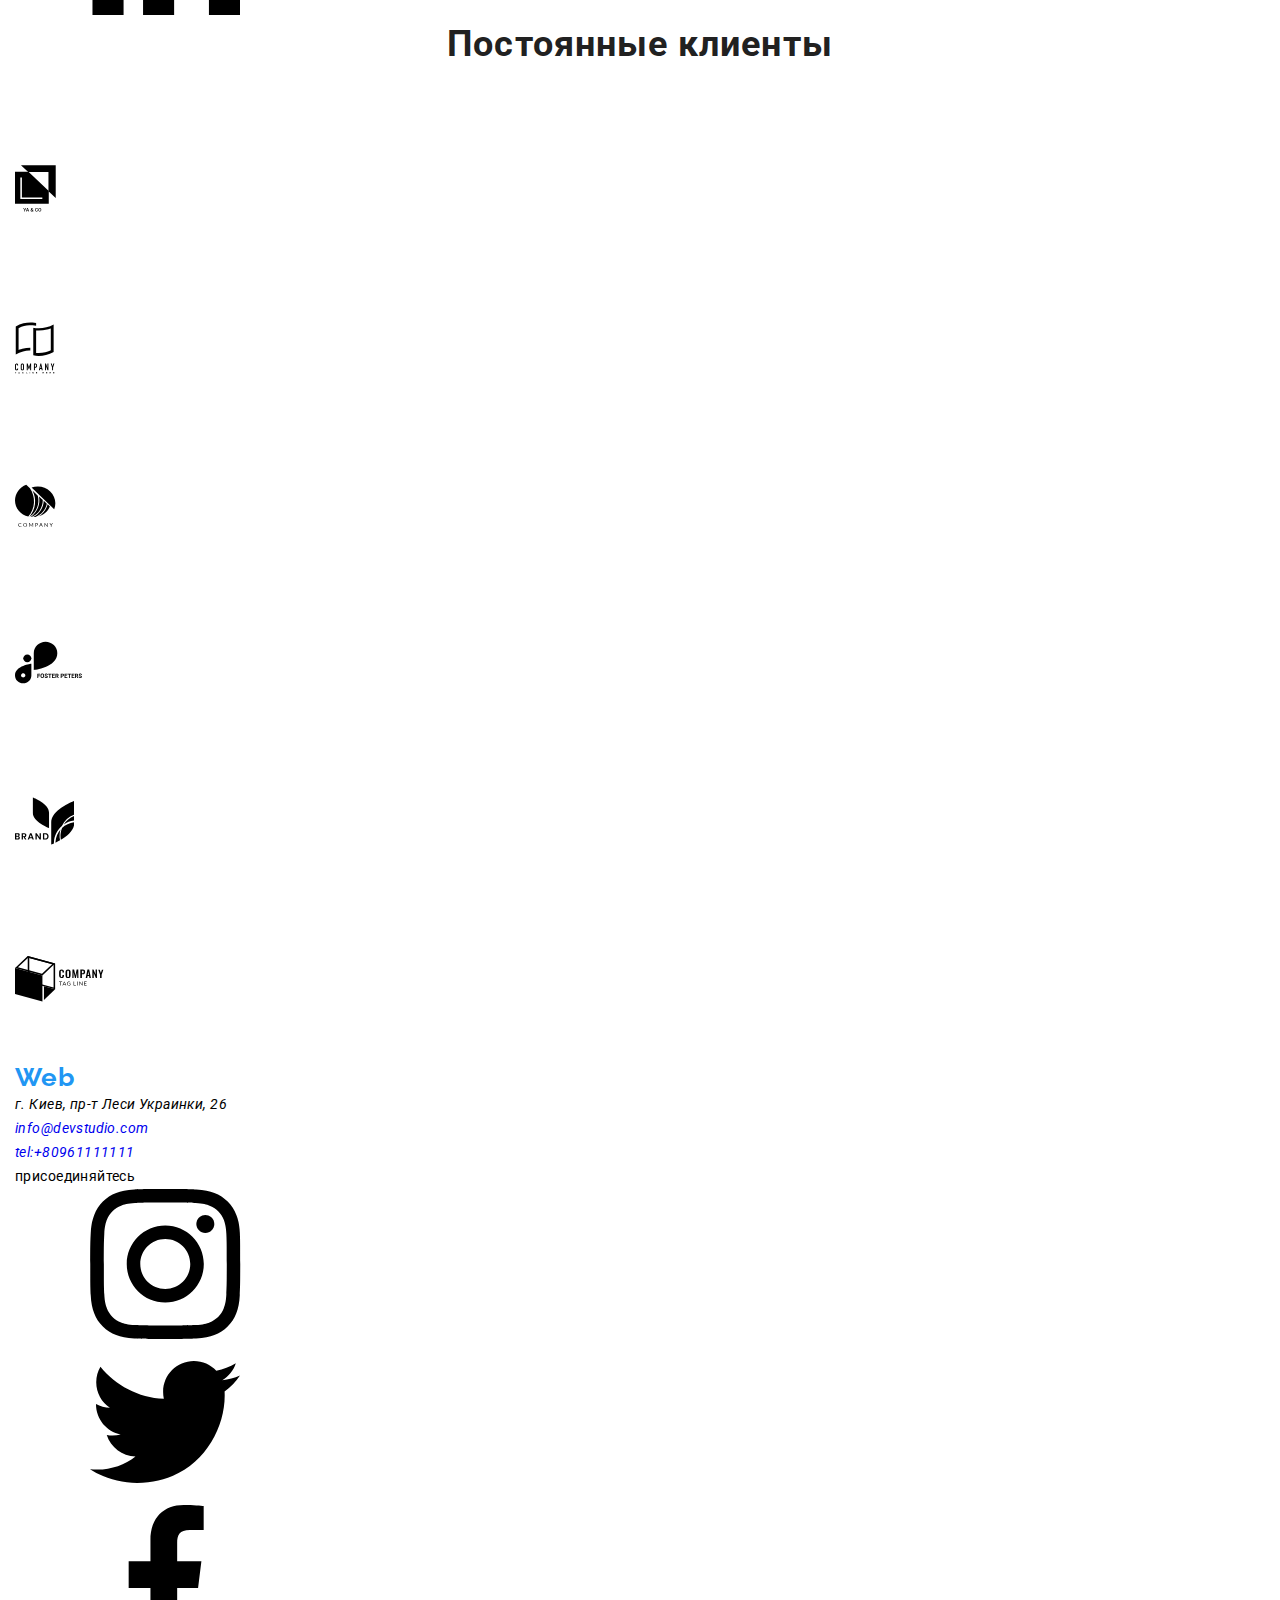
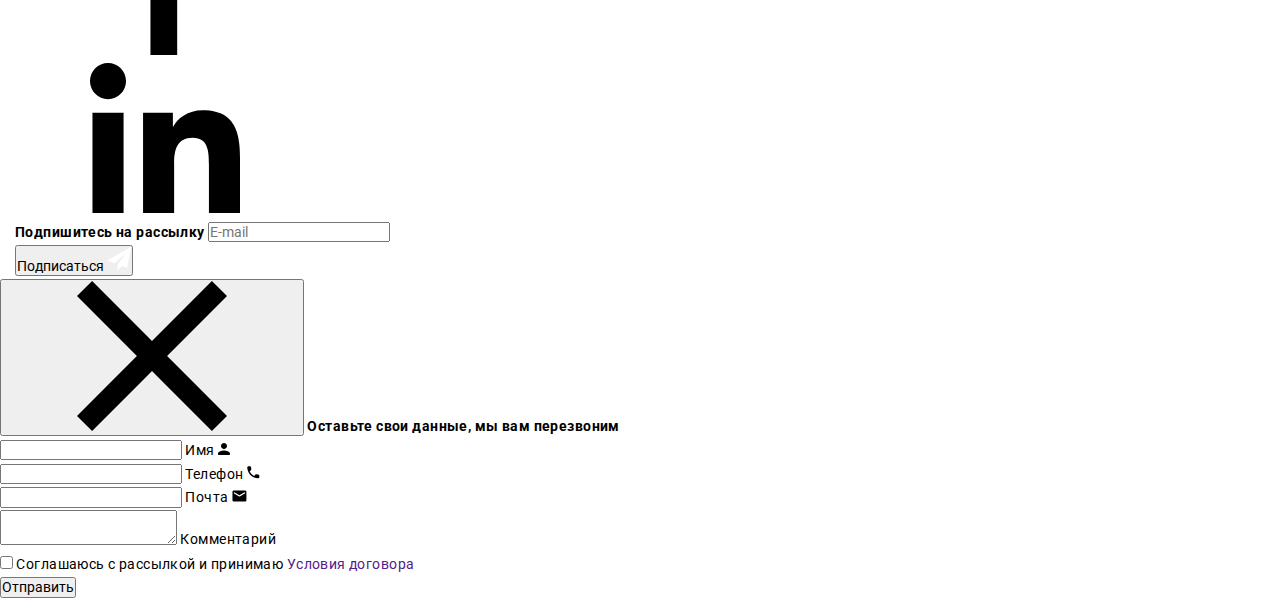
==== commit 453589c6: "menu" ====
--- a/index.html
+++ b/index.html
@@ -17,6 +17,8 @@
                 <div class="">
                       <a href="#" class="logo">Web <span class="logo-header">Studio</span></a> 
                 </div>
+
+            <div id="menu-container" class="drop-down-menu">
                     <ul class="nav-list list">
                         <li class="item"><a class="current_link" href="#">Студия</a> </li>
                         <li class="item"><a class="studia_link" href="portfolio.html">Портфолио</a> </li>
@@ -42,6 +44,22 @@
                         </li>
                     </ul>
                 </address>
+            </div>
+             <button class="drop-down-button" aria-expanded="false" data-drop-button>
+                    <svg
+                        width="24"
+                        height="16"
+                        aria-controls="menu-container"
+                        aria-label="Переключатель мобильного меню"
+                        class="drop-down-icon"
+                    >
+                        <use class="open" href="./images/sprite.svg#icon-open-menu"></use>
+                        <use
+                        class="close"
+                        href="./images/sprite.svg#icon-close-menu"
+                        ></use>
+                    </svg>
+        </button>
         </div>    
     </header> 
         
--- a/css/main.min.css
+++ b/css/main.min.css
@@ -1,2 +1,2 @@
-*{-webkit-box-sizing:border-box;box-sizing:border-box;margin:0px;padding:0px}li{list-style:none}a{text-decoration:none}/*! normalize.css v8.0.1 | MIT License | github.com/necolas/normalize.css */html{line-height:1.15;-webkit-text-size-adjust:100%}body{margin:0}main{display:block}h1{font-size:2em;margin:0.67em 0}hr{-webkit-box-sizing:content-box;box-sizing:content-box;height:0;overflow:visible}pre{font-family:monospace, monospace;font-size:1em}a{background-color:transparent}abbr[title]{border-bottom:none;text-decoration:underline;-webkit-text-decoration:underline dotted;text-decoration:underline dotted}b,strong{font-weight:bolder}code,kbd,samp{font-family:monospace, monospace;font-size:1em}small{font-size:80%}sub,sup{font-size:75%;line-height:0;position:relative;vertical-align:baseline}sub{bottom:-0.25em}sup{top:-0.5em}img{border-style:none}button,input,optgroup,select,textarea{font-family:inherit;font-size:100%;line-height:1.15;margin:0}button,input{overflow:visible}button,select{text-transform:none}button,[type="button"],[type="reset"],[type="submit"]{-webkit-appearance:button}button::-moz-focus-inner,[type="button"]::-moz-focus-inner,[type="reset"]::-moz-focus-inner,[type="submit"]::-moz-focus-inner{border-style:none;padding:0}button:-moz-focusring,[type="button"]:-moz-focusring,[type="reset"]:-moz-focusring,[type="submit"]:-moz-focusring{outline:1px dotted ButtonText}fieldset{padding:0.35em 0.75em 0.625em}legend{-webkit-box-sizing:border-box;box-sizing:border-box;color:inherit;display:table;max-width:100%;padding:0;white-space:normal}progress{vertical-align:baseline}textarea{overflow:auto}[type="checkbox"],[type="radio"]{-webkit-box-sizing:border-box;box-sizing:border-box;padding:0}[type="number"]::-webkit-inner-spin-button,[type="number"]::-webkit-outer-spin-button{height:auto}[type="search"]{-webkit-appearance:textfield;outline-offset:-2px}[type="search"]::-webkit-search-decoration{-webkit-appearance:none}::-webkit-file-upload-button{-webkit-appearance:button;font:inherit}details{display:block}summary{display:list-item}template{display:none}[hidden]{display:none}body{font-family:Roboto, sans-serif;font-size:14px;line-height:1.71;letter-spacing:0.03em;font-weight:400}.container{margin-left:auto;margin-right:auto;width:1200px;padding-left:15px;padding-right:15px}.section-title{margin-bottom:50px;text-align:center;font-weight:700;font-size:36px;line-height:42px;letter-spacing:0.03em;color:#212121}.logo{display:block;color:#2196F3;font-family:"Raleway",sans-serif;font-weight:700;font-size:26px;line-height:31px;letter-spacing:0.03em}.logo .logo-header{color:#000}.logo .logo-footer{color:#fff}.top-line{display:-webkit-box;display:-ms-flexbox;display:flex;-webkit-box-align:center;-ms-flex-align:center;align-items:center;width:1600px;border-bottom:1px solid #ECECEC}.nav-list{margin-left:85px;display:-webkit-box;display:-ms-flexbox;display:flex}.nav-list .item+.item{margin-left:50px}.address-nav{display:-webkit-box;display:-ms-flexbox;display:flex;margin-left:auto}.address-nav .item+.item{margin-left:30px}.studia_link{padding-top:32px;padding-bottom:32px;display:inline-block;font-weight:500;font-size:14px;line-height:16px;letter-spacing:0.02em;color:#212121;-webkit-transition:color 250ms cubic-bezier(0.4, 0, 0.2, 1);transition:color 250ms cubic-bezier(0.4, 0, 0.2, 1)}.studia_link:focus,.studia_link:hover{color:#2196F3}.current_link{position:relative;display:inline-block;color:#2196F3;padding-top:32px;padding-bottom:32px;font-weight:500;font-size:14px;line-height:16px;letter-spacing:0.02em}.current_link::after{content:'';position:absolute;left:0;width:100%;background-color:#2196F3;border-radius:2px;height:4px;bottom:0px}.contact-link{display:-webkit-box;display:-ms-flexbox;display:flex;-webkit-box-align:center;-ms-flex-align:center;align-items:center;font-style:normal;font-weight:500;font-size:14px;line-height:16px;letter-spacing:0.02em;color:#757575;-webkit-transition:color 250ms cubic-bezier(0.4, 0, 0.2, 1);transition:color 250ms cubic-bezier(0.4, 0, 0.2, 1)}.contact-link:focus,.contact-link:hover{color:#2196F3}.icon-mail{margin-right:10px;width:16px;height:11.2px;fill:currentColor}.icon-tel{margin-right:10px;width:10px;height:15px;fill:currentColor}.service{max-width:1600px;text-align:center;height:600px;margin-left:auto;margin-right:auto;background-image:-webkit-gradient(linear, left top, right top, from(rgba(47,48,58,0.8)), to(rgba(47,48,58,0.8))),url("../images/serv.jpg");background-image:linear-gradient(to right, rgba(47,48,58,0.8), rgba(47,48,58,0.8)),url("../images/serv.jpg");background-repeat:no-repeat;background-size:cover;background-position:center;background-color:rgba(47,48,58,0.8)}.container-service{padding-top:200px;padding-bottom:200px}.service-title{font-weight:900;font-size:44px;line-height:60px;letter-spacing:0.06em;text-transform:uppercase;color:#FFFFFF;margin-bottom:30px}.service_button{border:0px;padding:10px 32px 10px 32px;display:inline-block;background:#2196F3;-webkit-box-shadow:0px 4px 4px rgba(0,0,0,0.15);box-shadow:0px 4px 4px rgba(0,0,0,0.15);border-radius:4px;font-weight:bold;font-size:16px;line-height:30px;-webkit-box-align:center;-ms-flex-align:center;align-items:center;letter-spacing:0.06em;color:#fff;cursor:pointer}.backdrop{position:fixed;top:0;left:0;background-color:rgba(33,33,33,0.2);height:100%;width:100%;z-index:1;opacity:1;-webkit-transition:opacity 250ms cubic-bezier(0.4, 0, 0.2, 1);transition:opacity 250ms cubic-bezier(0.4, 0, 0.2, 1)}.backdrop.is-hidden{visibility:hidden;opacity:0;pointer-events:none}.modal{position:absolute;top:50%;left:50%;-webkit-transform:translate(-50%, -50%);transform:translate(-50%, -50%);height:609px;width:450px;background-color:#fff}.form{width:370px;margin-left:auto;margin-right:auto;padding-top:40px}.form-field{position:relative;height:40px;display:-webkit-box;display:-ms-flexbox;display:flex;-webkit-box-orient:vertical;-webkit-box-direction:normal;-ms-flex-direction:column;flex-direction:column;margin-bottom:28px}.form-field-comment{position:relative;display:-webkit-box;display:-ms-flexbox;display:flex;-webkit-box-orient:vertical;-webkit-box-direction:normal;-ms-flex-direction:column;flex-direction:column;margin-bottom:20px}.form-textarea{padding:12px 19px;height:120px;width:100%;margin:0;resize:none;border:1px solid rgba(33,33,33,0.2);border-radius:4px;-webkit-transition:border 250ms cubic-bezier(0.4, 0, 0.2, 1);transition:border 250ms cubic-bezier(0.4, 0, 0.2, 1)}.form-textarea:focus{outline-color:#2196F3;cursor:pointer}.form-label-textarea{position:absolute;top:16px;left:16px;-webkit-transform:translateY(-50%);transform:translateY(-50%);font-size:14px;line-height:16px;letter-spacing:0.01em;color:#757575;-webkit-transition:color 250ms cubic-bezier(0.4, 0, 0.2, 1),-webkit-transform 250ms linear;transition:color 250ms cubic-bezier(0.4, 0, 0.2, 1),-webkit-transform 250ms linear;transition:transform 250ms linear,color 250ms cubic-bezier(0.4, 0, 0.2, 1);transition:transform 250ms linear,color 250ms cubic-bezier(0.4, 0, 0.2, 1),-webkit-transform 250ms linear}.form-textarea:focus+.form-label-textarea,.form-textarea:not(:placeholder-shown)+.form-label-textarea{color:#2196F3;-webkit-transform:translateY(-34px);transform:translateY(-34px);left:19px}.title-form{display:inline-block;font-weight:700;font-size:20px;line-height:23px;text-align:center;letter-spacing:0.03em;color:#212121;margin-bottom:30px}.service_button_close{display:-webkit-box;display:-ms-flexbox;display:flex;-webkit-box-pack:center;-ms-flex-pack:center;justify-content:center;-webkit-box-align:center;-ms-flex-align:center;align-items:center;position:absolute;top:8px;right:8px;width:30px;height:30px;background:#fff;border:1px solid rgba(0,0,0,0.1);border-radius:100%;cursor:pointer;-webkit-transition:color 250ms cubic-bezier(0.4, 0, 0.2, 1);transition:color 250ms cubic-bezier(0.4, 0, 0.2, 1)}.service_button_close:focus,.service_button_close:hover{color:#2196F3}.service_button_close .icon-close{width:11px;height:11px;fill:currentColor}.service_button_close .form-label{position:absolute;top:50%;left:42px;-webkit-transform:translateY(-50%);transform:translateY(-50%);font-size:14px;line-height:16px;letter-spacing:0.01em;color:#757575;-webkit-transition:color 250ms cubic-bezier(0.4, 0, 0.2, 1),-webkit-transform 250ms linear;transition:color 250ms cubic-bezier(0.4, 0, 0.2, 1),-webkit-transform 250ms linear;transition:transform 250ms linear,color 250ms cubic-bezier(0.4, 0, 0.2, 1);transition:transform 250ms linear,color 250ms cubic-bezier(0.4, 0, 0.2, 1),-webkit-transform 250ms linear}.service_button_close .form-input{padding:12px 42px;height:40px;width:100%;margin:0;border:1px solid rgba(33,33,33,0.2);border-radius:4px;-webkit-transition:border 250ms cubic-bezier(0.4, 0, 0.2, 1);transition:border 250ms cubic-bezier(0.4, 0, 0.2, 1)}.service_button_close .form-input:focus{outline-color:#2196F3;cursor:pointer}.service_button_close .form-input:focus:focus ~ .icon-form{fill:#2196F3}.service_button_close .form-input:focus+.form-label,.service_button_close .form-input:not(:placeholder-shown)+.form-label{color:#2196F3;-webkit-transform:translateY(-39px);transform:translateY(-39px);left:19px}.service_button_close .icon-form{position:absolute;top:50%;left:19px;-webkit-transform:translateY(-50%);transform:translateY(-50%)}.service_button_close .form-agreements{font-size:12px;line-height:14px;letter-spacing:0.03em;color:#757575;margin-left:23px}.service_button_close .form-agreements a{color:#2196F3;margin-left:3px}.service_button_close .form-field-checkbox{display:-webkit-inline-box;display:-ms-inline-flexbox;display:inline-flex;-webkit-box-align:center;-ms-flex-align:center;align-items:center;position:relative}.service_button_close .checkbox-label{display:-webkit-box;display:-ms-flexbox;display:flex;-webkit-box-align:center;-ms-flex-align:center;align-items:center}.service_button_close .checkbox-label::before{content:"";display:-webkit-box;display:-ms-flexbox;display:flex;position:absolute;width:16px;height:15px;border:2px solid #212121;border-radius:2px;-webkit-transition:250ms cubic-bezier(0.4, 0, 0.2, 1);transition:250ms cubic-bezier(0.4, 0, 0.2, 1)}.service_button_close .checkbox-input:checked+.checkbox-label::before{border-color:#2196F3;background-color:#2196F3;background-image:url(../images/icon-check.svg);background-repeat:no-repeat;background-position:center;background-size:contain;background-origin:border-box}.service_button_close .checkbox-input{position:absolute;-webkit-appearance:none;-moz-appearance:none;appearance:none}.service_button_close .button-modal-submit{width:200px;height:50px;border:none;font-weight:700;font-size:16px;line-height:1.87;text-align:center;letter-spacing:0.06em;color:#fff;background:#2196F3;-webkit-box-shadow:0px 4px 4px rgba(0,0,0,0.15);box-shadow:0px 4px 4px rgba(0,0,0,0.15);border-radius:4px;cursor:pointer}.service_button_close .modal-submit{display:-webkit-box;display:-ms-flexbox;display:flex;-webkit-box-align:center;-ms-flex-align:center;align-items:center;-webkit-box-pack:center;-ms-flex-pack:center;justify-content:center;padding-top:31px}.features{padding-top:94px}.features-navigation{display:-webkit-box;display:-ms-flexbox;display:flex;margin-bottom:94px}.features-navigation .item+.item{margin-left:30px}.features-navigation h3{padding-top:30px;margin-bottom:10px;font-weight:700;font-size:14px;line-height:16px;letter-spacing:0.03em;text-transform:uppercase;color:#212121}.features-navigation p{font-size:14px;line-height:24px;letter-spacing:0.03em;color:#757575;max-width:255px}.features-item{display:-webkit-inline-box;display:-ms-inline-flexbox;display:inline-flex;-webkit-box-pack:center;-ms-flex-pack:center;justify-content:center;width:270px;height:120px;background-color:#F5F4FA;border-radius:4px;-webkit-box-align:center;-ms-flex-align:center;align-items:center}.features-icon{width:70px;height:70px}.activity_company{padding-bottom:94px}.activity-item{width:370px;position:relative}.activity-nav{display:-webkit-box;display:-ms-flexbox;display:flex}.activity-nav .item+.item{margin-left:30px}.activity-nav a{text-transform:uppercase}.activity-nav h3{position:absolute;bottom:0;width:100%;padding:24px 15px;text-align:center;font-weight:700;font-size:14px;line-height:16px;letter-spacing:0.03em;background:rgba(47,48,58,0.8);color:#fff}.activity-nav img{display:block;max-width:100%;height:100%}.our_team{padding-top:94px;padding-bottom:94px;background:#F5F4FA;margin-left:auto;margin-right:auto}.our_team h3{padding-top:30px;margin-bottom:10px;font-weight:500;font-size:16px;line-height:19px;text-align:center;letter-spacing:0.03em;color:#212121}.our_team p{padding-bottom:16px;font-size:16px;line-height:19px;text-align:center;letter-spacing:0.03em;color:#757575}.our_team_workers{display:-webkit-box;display:-ms-flexbox;display:flex}.our_team_workers .item+.item{margin-left:30px}.item-worker{display:block;width:270px;background:#fff;-webkit-box-shadow:0px 2px 1px rgba(0,0,0,0.2),0px 1px 1px rgba(0,0,0,0.14),0px 1px 3px rgba(0,0,0,0.12);box-shadow:0px 2px 1px rgba(0,0,0,0.2),0px 1px 1px rgba(0,0,0,0.14),0px 1px 3px rgba(0,0,0,0.12);border-radius:0px 0px 4px 4px}.social-list{display:-webkit-box;display:-ms-flexbox;display:flex;padding-left:32px;padding-bottom:24px}.social-list .item+.item{margin-left:10px}.social-links{display:-webkit-inline-box;display:-ms-inline-flexbox;display:inline-flex;-webkit-box-pack:center;-ms-flex-pack:center;justify-content:center;-webkit-box-align:center;-ms-flex-align:center;align-items:center;width:44px;height:44px;border-radius:50%;background-color:#fff;color:#afb1b8;-webkit-transition:background-color 250ms cubic-bezier(0.4, 0, 0.2, 1) color 250ms cubic-bezier(0.4, 0, 0.2, 1);transition:background-color 250ms cubic-bezier(0.4, 0, 0.2, 1) color 250ms cubic-bezier(0.4, 0, 0.2, 1)}.social-links:focus,.social-links:hover{color:#fff;background-color:#2196F3}.footer-social-links{display:-webkit-inline-box;display:-ms-inline-flexbox;display:inline-flex;-webkit-box-pack:center;-ms-flex-pack:center;justify-content:center;-webkit-box-align:center;-ms-flex-align:center;align-items:center;width:44px;height:44px;border-radius:50%;color:#fff;background-color:#43444D;-webkit-transition:background-color 250ms cubic-bezier(0.4, 0, 0.2, 1),color 250ms cubic-bezier(0.4, 0, 0.2, 1);transition:background-color 250ms cubic-bezier(0.4, 0, 0.2, 1),color 250ms cubic-bezier(0.4, 0, 0.2, 1)}.footer-social-links .item+.item{margin-left:10px}.footer-social-links:focus,.footer-social-links:hover{color:#fff;background-color:#2196F3}.social-icon{width:20px;height:20px;fill:currentColor}.our_clients{padding-top:94px;padding-bottom:94px}.our_clients_nav{display:-webkit-box;display:-ms-flexbox;display:flex;-webkit-box-pack:center;-ms-flex-pack:center;justify-content:center}.our_clients_nav .item+.item{margin-left:30px}.client-link{display:-webkit-inline-box;display:-ms-inline-flexbox;display:inline-flex;-webkit-box-pack:center;-ms-flex-pack:center;justify-content:center;-webkit-box-align:center;-ms-flex-align:center;align-items:center;border:1px solid #AFB1B8;border-radius:4px;width:170px;height:90px;color:#afb1b8;-webkit-transition:color 250ms cubic-bezier(0.4, 0, 0.2, 1),border 250ms cubic-bezier(0.4, 0, 0.2, 1);transition:color 250ms cubic-bezier(0.4, 0, 0.2, 1),border 250ms cubic-bezier(0.4, 0, 0.2, 1)}.client-link:focus,.client-link:hover{color:#2196F3;border:1px solid #2196F3;border-radius:4px}.client-icon{fill:currentColor}.footer_studio{margin-left:auto;margin-right:auto;background:#2F303A}.container-flex{display:-webkit-box;display:-ms-flexbox;display:flex}.contacts_footer{width:231px;padding-top:60px;padding-bottom:60px}.logo-studio-footer{margin-bottom:20px}.address_footer{font-style:normal;font-size:14px;line-height:24px;letter-spacing:0.03em;color:#fff}.address_footer .item+.item{margin-top:9px}.address_footer a{color:rgba(255,255,255,0.6)}.footer_social_network{width:206px;color:#fff;margin-left:69px;padding-top:72px}.footer_social_network p{font-weight:bold;font-size:14px;line-height:16px;letter-spacing:0.03em;text-transform:uppercase;margin-bottom:20px}.footer-social-list{display:-webkit-box;display:-ms-flexbox;display:flex;-webkit-box-align:center;-ms-flex-align:center;align-items:center}.footer-social-list .item+.item{margin-left:10px}.form-subscribe{display:-webkit-box;display:-ms-flexbox;display:flex;margin-left:94px;padding-top:72px}.container-field{display:-webkit-box;display:-ms-flexbox;display:flex;-webkit-box-orient:vertical;-webkit-box-direction:normal;-ms-flex-direction:column;flex-direction:column}.container-field b{margin-bottom:20px;font-weight:700;font-size:14px;line-height:1.14;text-transform:uppercase;color:#fff}.subscribe-input{width:358px;height:50px;border:1px solid rgba(255,255,255,0.3);-webkit-box-shadow:0px 4px 4px rgba(0,0,0,0.15);box-shadow:0px 4px 4px rgba(0,0,0,0.15);border-radius:4px;background-color:#2F303A}.subscribe-input[placeholder]{font-size:16px;line-height:1.87;color:rgba(255,255,255,0.6);padding-left:16px}.button-subscribe{margin-top:36px;margin-left:12px;padding:10px 28px;width:200px;height:50px;border:none;border-radius:4px;display:-webkit-box;display:-ms-flexbox;display:flex;-webkit-box-pack:justify;-ms-flex-pack:justify;justify-content:space-between;font-size:16px;line-height:1.87;letter-spacing:0.06em;color:#fff;-webkit-box-shadow:0px 4px 4px rgba(0,0,0,0.15);box-shadow:0px 4px 4px rgba(0,0,0,0.15);background-color:#2196F3;cursor:pointer}.content_projects{padding-top:94px;padding-bottom:94px}.portfolio_projects{display:-webkit-box;display:-ms-flexbox;display:flex;-ms-flex-wrap:wrap;flex-wrap:wrap}.portfolio_projects h1{padding-left:24px;padding-right:24px;padding-top:20px;font-weight:bold;font-size:18px;line-height:36px;letter-spacing:0.06em;color:#000}.portfolio_projects .name-filtre{display:block;padding-left:24px;padding-right:24px;padding-top:4px;padding-bottom:20px;font-size:16px;line-height:30px;letter-spacing:0.03em;color:#757575}.portfolio-img{position:relative;overflow:hidden}.portfolio-img-krak{position:absolute;display:inline-block;top:0;width:100%;height:100%;font-family:Roboto;padding:63px 24px;background-color:rgba(33,150,243,0.9);color:#fff;font-size:18px;line-height:28px;letter-spacing:0.03em;-webkit-transform:translateY(100%);transform:translateY(100%);opacity:0;-webkit-transition:opacity 250ms cubic-bezier(0.4, 0, 0.2, 1),-webkit-transform 250ms cubic-bezier(0.4, 0, 0.2, 1);transition:opacity 250ms cubic-bezier(0.4, 0, 0.2, 1),-webkit-transform 250ms cubic-bezier(0.4, 0, 0.2, 1);transition:transform 250ms cubic-bezier(0.4, 0, 0.2, 1),opacity 250ms cubic-bezier(0.4, 0, 0.2, 1);transition:transform 250ms cubic-bezier(0.4, 0, 0.2, 1),opacity 250ms cubic-bezier(0.4, 0, 0.2, 1),-webkit-transform 250ms cubic-bezier(0.4, 0, 0.2, 1)}.portfolio-img-krak .link-portfolio:focus,.link-portfolio:hover .portfolio-img-krak{-webkit-transform:translateY(0);transform:translateY(0);opacity:1}.link-portfolio:focus,.link-portfolio:hover{display:block;border:0px solid #EEEEEE;-webkit-box-sizing:border-box;box-sizing:border-box;-webkit-box-shadow:1px 4px 6px rgba(0,0,0,0.16),0px 4px 4px rgba(0,0,0,0.06),0px 1px 1px rgba(0,0,0,0.12);box-shadow:1px 4px 6px rgba(0,0,0,0.16),0px 4px 4px rgba(0,0,0,0.06),0px 1px 1px rgba(0,0,0,0.12)}.flex-item{width:calc((100% - 60px) / 3);margin-right:30px;margin-bottom:30px;border:1px solid #EEEEEE}.flex-item:nth-child(3n){margin-right:0px}.flex-item:nth-last-child(-n+3){margin-bottom:0px}.filtres_portfolio{-webkit-box-pack:center;-ms-flex-pack:center;justify-content:center;display:-webkit-box;display:-ms-flexbox;display:flex;-webkit-box-align:center;-ms-flex-align:center;align-items:center;margin-bottom:50px}.filtres_portfolio .item+.item{margin-left:8px}.filtres_portfolio_button{padding:6px 22px;font-weight:500;font-size:16px;line-height:26px;text-align:center;letter-spacing:0.03em;color:#212121;background:#F5F4FA;border-radius:4px;border:0px;-webkit-transition:background-color 250ms cubic-bezier(0.4, 0, 0.2, 1),color 250ms cubic-bezier(0.4, 0, 0.2, 1);transition:background-color 250ms cubic-bezier(0.4, 0, 0.2, 1),color 250ms cubic-bezier(0.4, 0, 0.2, 1)}.filtres_portfolio_button:hover,.filtres_portfolio_button:focus{font-weight:500;font-size:16px;line-height:26px;text-align:center;letter-spacing:0.03em;color:#fff;background-color:#2196F3;border-radius:4px;border:0px;cursor:pointer;-webkit-box-shadow:0px 2px 2px rgba(0,0,0,0.12),0px 1px 2px rgba(0,0,0,0.08),0px 3px 1px rgba(0,0,0,0.1);box-shadow:0px 2px 2px rgba(0,0,0,0.12),0px 1px 2px rgba(0,0,0,0.08),0px 3px 1px rgba(0,0,0,0.1)}
+*{-webkit-box-sizing:border-box;box-sizing:border-box;margin:0px;padding:0px}li{list-style:none}a{text-decoration:none}/*! normalize.css v8.0.1 | MIT License | github.com/necolas/normalize.css */html{line-height:1.15;-webkit-text-size-adjust:100%}body{margin:0}main{display:block}h1{font-size:2em;margin:0.67em 0}hr{-webkit-box-sizing:content-box;box-sizing:content-box;height:0;overflow:visible}pre{font-family:monospace, monospace;font-size:1em}a{background-color:transparent}abbr[title]{border-bottom:none;text-decoration:underline;-webkit-text-decoration:underline dotted;text-decoration:underline dotted}b,strong{font-weight:bolder}code,kbd,samp{font-family:monospace, monospace;font-size:1em}small{font-size:80%}sub,sup{font-size:75%;line-height:0;position:relative;vertical-align:baseline}sub{bottom:-0.25em}sup{top:-0.5em}img{border-style:none}button,input,optgroup,select,textarea{font-family:inherit;font-size:100%;line-height:1.15;margin:0}button,input{overflow:visible}button,select{text-transform:none}button,[type="button"],[type="reset"],[type="submit"]{-webkit-appearance:button}button::-moz-focus-inner,[type="button"]::-moz-focus-inner,[type="reset"]::-moz-focus-inner,[type="submit"]::-moz-focus-inner{border-style:none;padding:0}button:-moz-focusring,[type="button"]:-moz-focusring,[type="reset"]:-moz-focusring,[type="submit"]:-moz-focusring{outline:1px dotted ButtonText}fieldset{padding:0.35em 0.75em 0.625em}legend{-webkit-box-sizing:border-box;box-sizing:border-box;color:inherit;display:table;max-width:100%;padding:0;white-space:normal}progress{vertical-align:baseline}textarea{overflow:auto}[type="checkbox"],[type="radio"]{-webkit-box-sizing:border-box;box-sizing:border-box;padding:0}[type="number"]::-webkit-inner-spin-button,[type="number"]::-webkit-outer-spin-button{height:auto}[type="search"]{-webkit-appearance:textfield;outline-offset:-2px}[type="search"]::-webkit-search-decoration{-webkit-appearance:none}::-webkit-file-upload-button{-webkit-appearance:button;font:inherit}details{display:block}summary{display:list-item}template{display:none}[hidden]{display:none}body{font-family:Roboto, sans-serif;font-size:14px;line-height:1.71;letter-spacing:0.03em;font-weight:400}.container{margin-left:auto;margin-right:auto;padding-left:15px;padding-right:15px}@media screen and (min-width: 480px){.container{width:480px}}@media screen and (min-width: 768px){.container{width:768px}}@media screen and (min-width: 1280px){.container{width:1280px}}.section-title{margin-bottom:50px;text-align:center;font-weight:700;font-size:36px;line-height:42px;letter-spacing:0.03em;color:#212121}.logo{display:block;color:#2196F3;font-family:"Raleway",sans-serif;font-weight:700;font-size:26px;line-height:31px;letter-spacing:0.03em}.logo .logo-header{color:#000}.logo .logo-footer{color:#fff}.top-line{border-bottom:1px solid #ECECEC}@media screen and (min-width: 480px){.top-line{width:480px}}@media screen and (min-width: 768px){.top-line{width:768px}}@media screen and (min-width: 1280px){.top-line{width:1280px}}.nav-list{margin-left:85px}.nav-list .item+.item{margin-left:50px}@media screen and (max-width: 480px){.nav-list{display:none;width:480px}}@media screen and (min-width: 768px){.nav-list{width:768px}}@media screen and (min-width: 1280px){.nav-list{width:1280px}}.address-nav{margin-left:auto}.address-nav .item+.item{margin-left:30px}@media screen and (min-width: 480px){.address-nav{width:480px}}@media screen and (min-width: 768px){.address-nav{width:768px}}@media screen and (min-width: 1280px){.address-nav{width:1280px}}
 /*# sourceMappingURL=main.min.css.map */